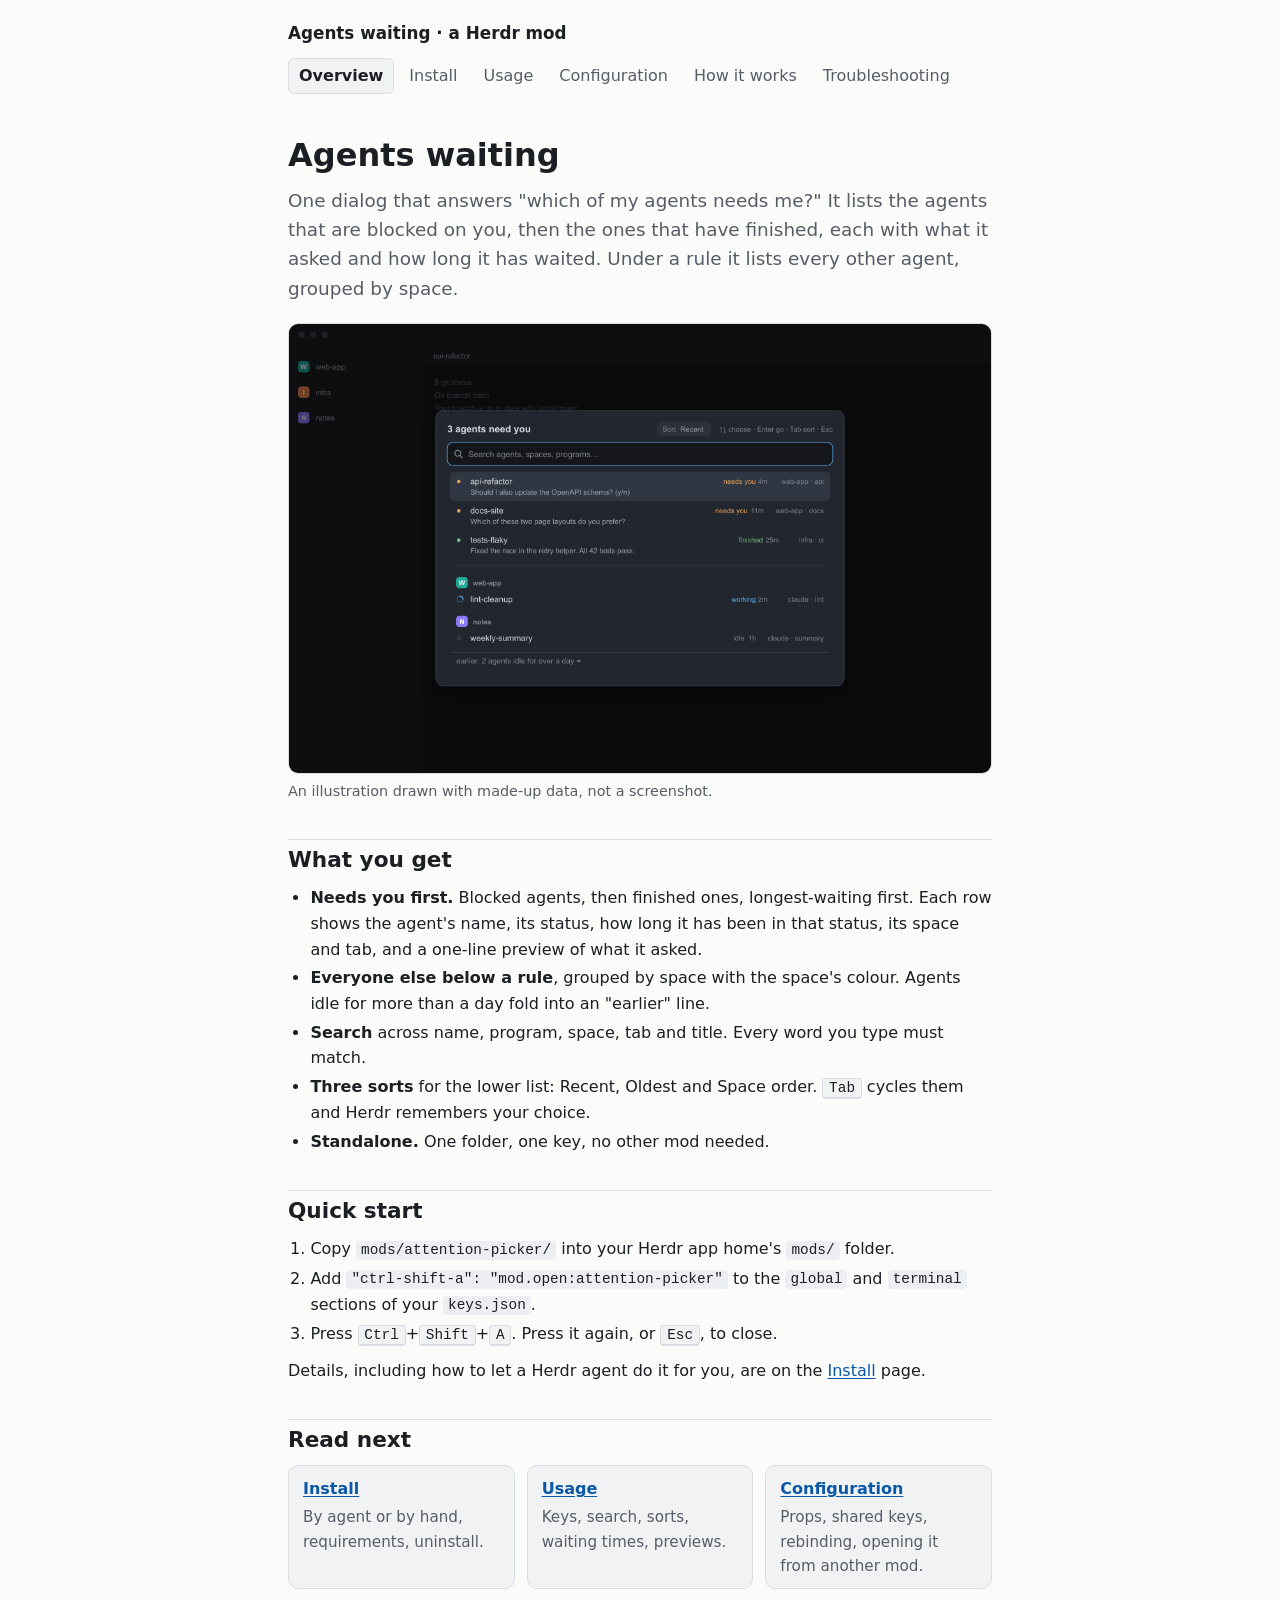
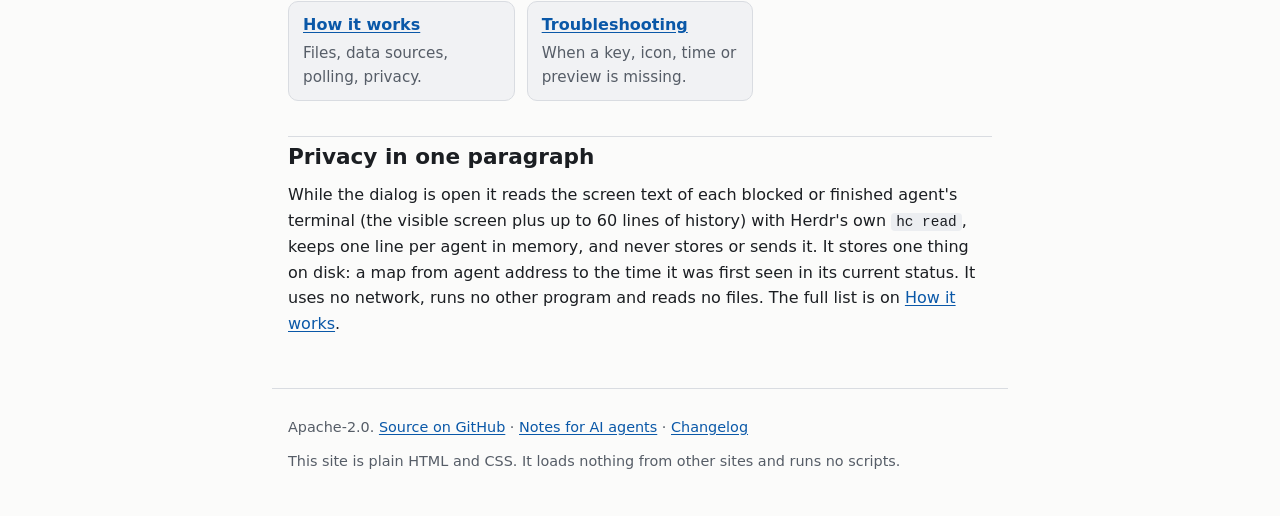
==== docs/index.html @ fcd694ac "Merge pull request #1 from miguelalexanderdiaz/feat/round-1-standalone-picker Round 1: standalone Ag" ====
<!doctype html>
<html lang="en">
<head>
<meta charset="utf-8">
<meta name="viewport" content="width=device-width, initial-scale=1">
<meta name="color-scheme" content="light dark">
<title>Overview - Agents waiting for Herdr</title>
<meta name="description" content="A Herdr mod that lists the agents that need you or have finished, with what they asked, and every other agent grouped by space.">
<link rel="stylesheet" href="style.css">
</head>
<body>
<a class="skip" href="#main">Skip to content</a>
<header class="site">
<a class="brand" href="index.html">Agents waiting <span aria-hidden="true">&middot;</span> a Herdr mod</a>
<nav class="site" aria-label="Documentation"><ul><li><a href="index.html" aria-current="page">Overview</a></li><li><a href="install.html">Install</a></li><li><a href="usage.html">Usage</a></li><li><a href="configuration.html">Configuration</a></li><li><a href="how-it-works.html">How it works</a></li><li><a href="troubleshooting.html">Troubleshooting</a></li></ul></nav>
</header>
<main id="main">

<h1>Agents waiting</h1>
<p class="lead">One dialog that answers "which of my agents needs me?" It lists the agents that are blocked on you, then the ones that have finished, each with what it asked and how long it has waited. Under a rule it lists every other agent, grouped by space.</p>

<figure>
<img src="assets/preview.png" alt="Illustration of the Agents waiting dialog: a title, a search box, two agents that need you with their question and wait time, a rule, then agents grouped under space names." width="1100" height="705">
<figcaption>An illustration drawn with made-up data, not a screenshot.</figcaption>
</figure>

<h2>What you get</h2>
<ul>
<li><strong>Needs you first.</strong> Blocked agents, then finished ones, longest-waiting first. Each row shows the agent's name, its status, how long it has been in that status, its space and tab, and a one-line preview of what it asked.</li>
<li><strong>Everyone else below a rule</strong>, grouped by space with the space's colour. Agents idle for more than a day fold into an "earlier" line.</li>
<li><strong>Search</strong> across name, program, space, tab and title. Every word you type must match.</li>
<li><strong>Three sorts</strong> for the lower list: Recent, Oldest and Space order. <kbd>Tab</kbd> cycles them and Herdr remembers your choice.</li>
<li><strong>Standalone.</strong> One folder, one key, no other mod needed.</li>
</ul>

<h2>Quick start</h2>
<ol>
<li>Copy <code>mods/attention-picker/</code> into your Herdr app home's <code>mods/</code> folder.</li>
<li>Add <code>"ctrl-shift-a": "mod.open:attention-picker"</code> to the <code>global</code> and <code>terminal</code> sections of your <code>keys.json</code>.</li>
<li>Press <kbd>Ctrl</kbd>+<kbd>Shift</kbd>+<kbd>A</kbd>. Press it again, or <kbd>Esc</kbd>, to close.</li>
</ol>
<p>Details, including how to let a Herdr agent do it for you, are on the <a href="install.html">Install</a> page.</p>

<h2>Read next</h2>
<ul class="cards">
<li><a href="install.html">Install</a><p>By agent or by hand, requirements, uninstall.</p></li>
<li><a href="usage.html">Usage</a><p>Keys, search, sorts, waiting times, previews.</p></li>
<li><a href="configuration.html">Configuration</a><p>Props, shared keys, rebinding, opening it from another mod.</p></li>
<li><a href="how-it-works.html">How it works</a><p>Files, data sources, polling, privacy.</p></li>
<li><a href="troubleshooting.html">Troubleshooting</a><p>When a key, icon, time or preview is missing.</p></li>
</ul>

<h2>Privacy in one paragraph</h2>
<p>While the dialog is open it reads the screen text of each blocked or finished agent's terminal (the visible screen plus up to 60 lines of history) with Herdr's own <code>hc read</code>, keeps one line per agent in memory, and never stores or sends it. It stores one thing on disk: a map from agent address to the time it was first seen in its current status. It uses no network, runs no other program and reads no files. The full list is on <a href="how-it-works.html#privacy">How it works</a>.</p>

</main>
<footer class="site">
<p>Apache-2.0. <a href="https://github.com/miguelalexanderdiaz/herdr-agents-waiting">Source on GitHub</a> &middot; <a href="https://github.com/miguelalexanderdiaz/herdr-agents-waiting/blob/main/AGENTS.md">Notes for AI agents</a> &middot; <a href="https://github.com/miguelalexanderdiaz/herdr-agents-waiting/blob/main/CHANGELOG.md">Changelog</a></p>
<p>This site is plain HTML and CSS. It loads nothing from other sites and runs no scripts.</p>
</footer>
</body>
</html>
---- docs/style.css ----
/* Agents waiting: documentation site. Plain CSS, no fonts or scripts loaded from elsewhere. */
:root {
  --bg: #fbfbfa;
  --fg: #1b1e22;
  --muted: #565d67;
  --line: #d9dce1;
  --panel: #f1f2f4;
  --link: #0a58a8;
  --accent: #0b6e66;
  --code-bg: #eceef1;
  --note-bg: #eef5f4;
  --warn-bg: #fdf4e3;
  --warn-line: #b9770e;
  color-scheme: light dark;
}
@media (prefers-color-scheme: dark) {
  :root {
    --bg: #14161a;
    --fg: #e6e8eb;
    --muted: #a3aab4;
    --line: #2f343b;
    --panel: #1c1f24;
    --link: #82b8f2;
    --accent: #52c7b8;
    --code-bg: #22262c;
    --note-bg: #17262a;
    --warn-bg: #2a2314;
    --warn-line: #d9a441;
  }
}
* { box-sizing: border-box; }
html { -webkit-text-size-adjust: 100%; }
body {
  margin: 0;
  background: var(--bg);
  color: var(--fg);
  font: 16px/1.6 system-ui, -apple-system, "Segoe UI", Roboto, "Helvetica Neue", Arial, sans-serif;
}
.skip {
  position: absolute; left: 16px; top: -48px; z-index: 10;
  background: var(--fg); color: var(--bg); padding: 8px 12px; border-radius: 6px;
}
.skip:focus { top: 8px; }
header.site, main, footer.site { max-width: 46rem; margin: 0 auto; padding-left: 16px; padding-right: 16px; }
header.site { padding-top: 20px; padding-bottom: 8px; }
.brand { font-weight: 650; font-size: 1.05rem; color: var(--fg); text-decoration: none; }
nav.site ul { list-style: none; margin: 8px 0 0; padding: 0; display: flex; flex-wrap: wrap; gap: 4px 4px; }
nav.site a {
  display: inline-block; padding: 4px 10px; border-radius: 6px; color: var(--muted); text-decoration: none;
  border: 1px solid transparent;
}
nav.site a:hover { color: var(--fg); border-color: var(--line); }
nav.site a[aria-current="page"] { color: var(--fg); border-color: var(--line); background: var(--panel); font-weight: 600; }
main { padding-top: 12px; padding-bottom: 40px; }
h1 { font-size: 2rem; line-height: 1.2; margin: 1.2rem 0 0.6rem; }
h2 { font-size: 1.35rem; line-height: 1.3; margin: 2.2rem 0 0.5rem; padding-top: 0.4rem; border-top: 1px solid var(--line); }
h3 { font-size: 1.05rem; margin: 1.5rem 0 0.3rem; }
p, ul, ol, table, pre, figure, .note { margin: 0.7rem 0; }
ul, ol { padding-left: 1.4rem; }
li { margin: 0.2rem 0; }
a { color: var(--link); text-underline-offset: 2px; }
a:focus-visible, button:focus-visible, nav.site a:focus-visible {
  outline: 3px solid var(--accent); outline-offset: 2px; border-radius: 4px;
}
code, kbd, pre { font-family: ui-monospace, SFMono-Regular, Menlo, Consolas, "Liberation Mono", monospace; font-size: 0.9em; }
code { background: var(--code-bg); padding: 0.1em 0.35em; border-radius: 4px; overflow-wrap: anywhere; }
kbd { background: var(--panel); border: 1px solid var(--line); border-bottom-width: 2px; padding: 0.05em 0.4em; border-radius: 4px; white-space: nowrap; }
pre { background: var(--code-bg); padding: 12px 14px; border-radius: 8px; overflow-x: auto; line-height: 1.45; }
pre code { background: none; padding: 0; overflow-wrap: normal; }
.lead { font-size: 1.15rem; color: var(--muted); }
figure { margin: 1.2rem 0; }
figure img { max-width: 100%; height: auto; border: 1px solid var(--line); border-radius: 10px; display: block; }
figcaption { color: var(--muted); font-size: 0.9rem; margin-top: 6px; }
.table-wrap { overflow-x: auto; }
table { border-collapse: collapse; width: 100%; font-size: 0.95rem; }
th, td { text-align: left; vertical-align: top; padding: 7px 10px; border-bottom: 1px solid var(--line); }
th { color: var(--muted); font-weight: 600; white-space: nowrap; }
.note { background: var(--note-bg); border-left: 4px solid var(--accent); padding: 8px 14px; border-radius: 0 8px 8px 0; }
.note.warn { background: var(--warn-bg); border-left-color: var(--warn-line); }
.note > :first-child { margin-top: 0; }
.note > :last-child { margin-bottom: 0; }
.cards { display: grid; gap: 12px; grid-template-columns: repeat(auto-fit, minmax(14rem, 1fr)); list-style: none; padding: 0; }
.cards li { background: var(--panel); border: 1px solid var(--line); border-radius: 10px; padding: 10px 14px; margin: 0; }
.cards a { font-weight: 600; }
.cards p { margin: 0.2rem 0 0; color: var(--muted); font-size: 0.95rem; }
footer.site { padding-top: 16px; padding-bottom: 32px; border-top: 1px solid var(--line); color: var(--muted); font-size: 0.9rem; }
@media (max-width: 480px) {
  h1 { font-size: 1.6rem; }
  body { font-size: 15.5px; }
}
@media (prefers-reduced-motion: reduce) { * { scroll-behavior: auto !important; } }
td:first-child code, th code { white-space: nowrap; overflow-wrap: normal; }
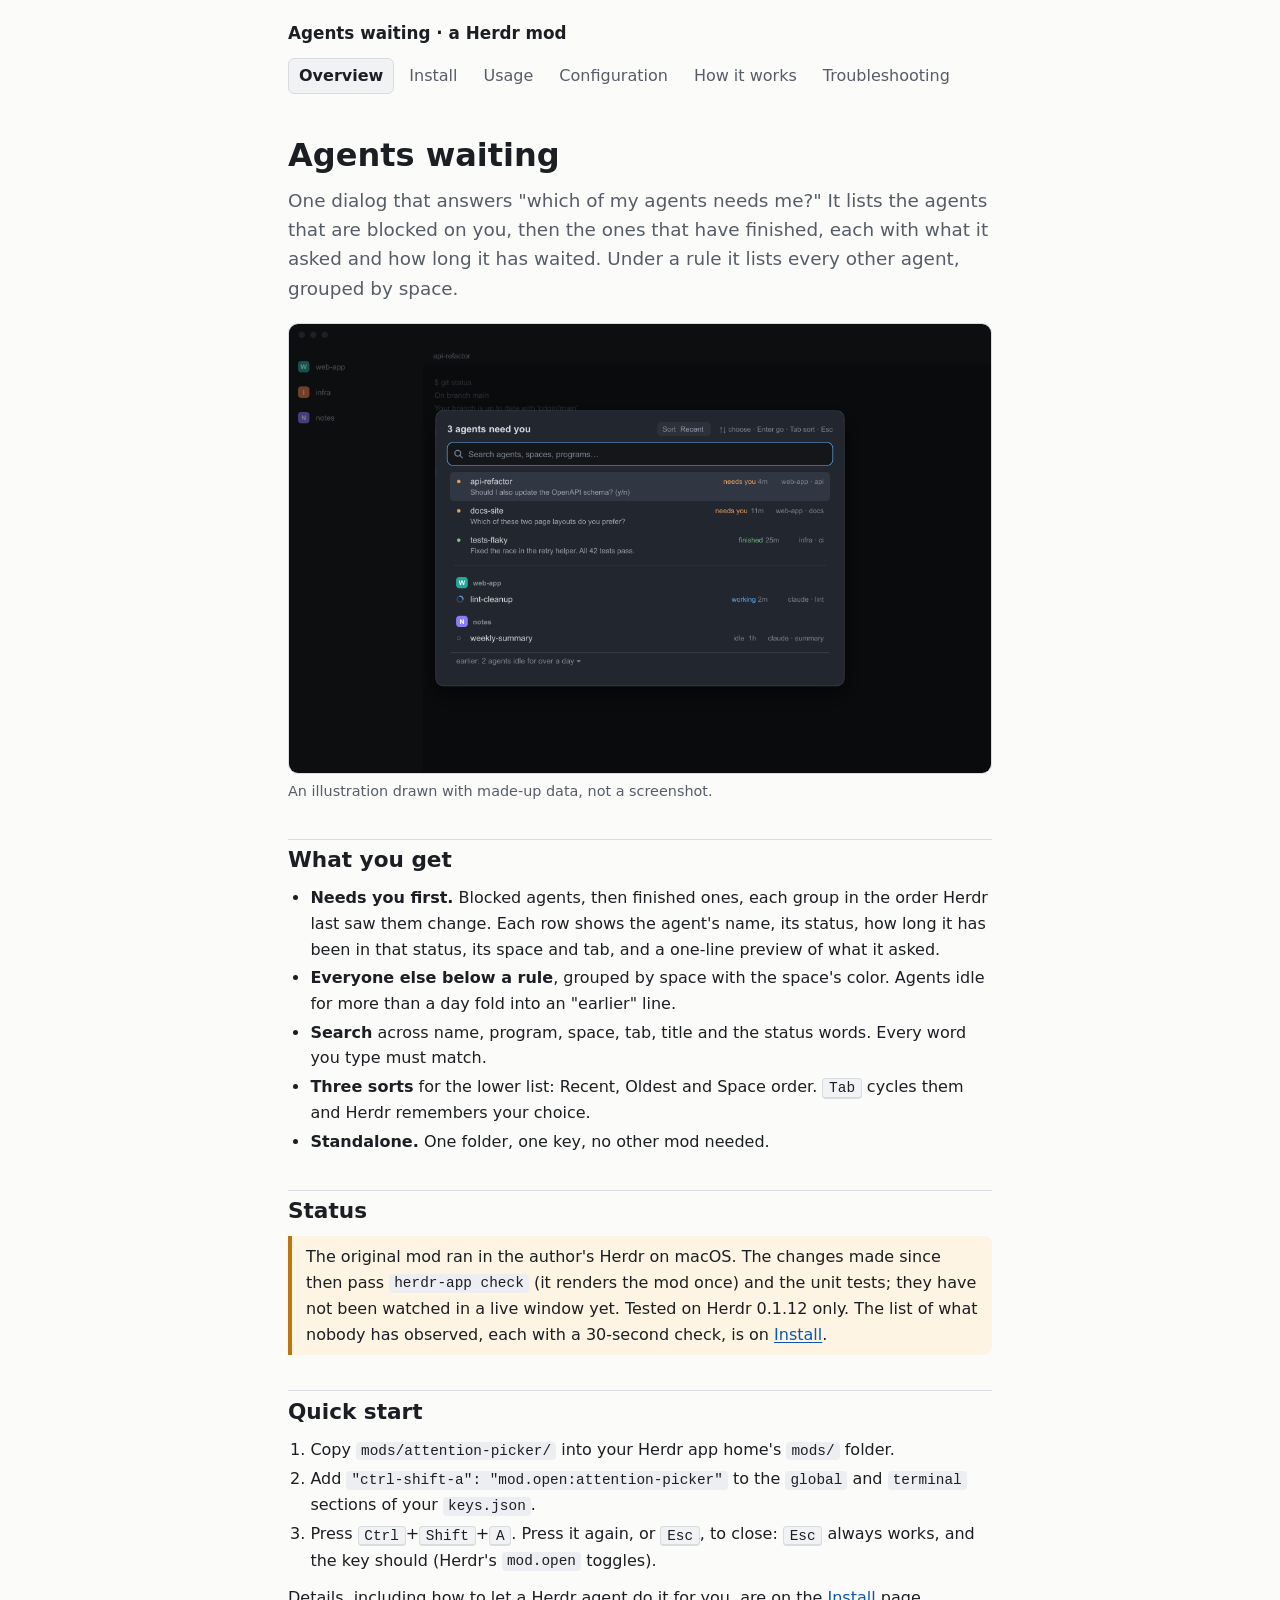
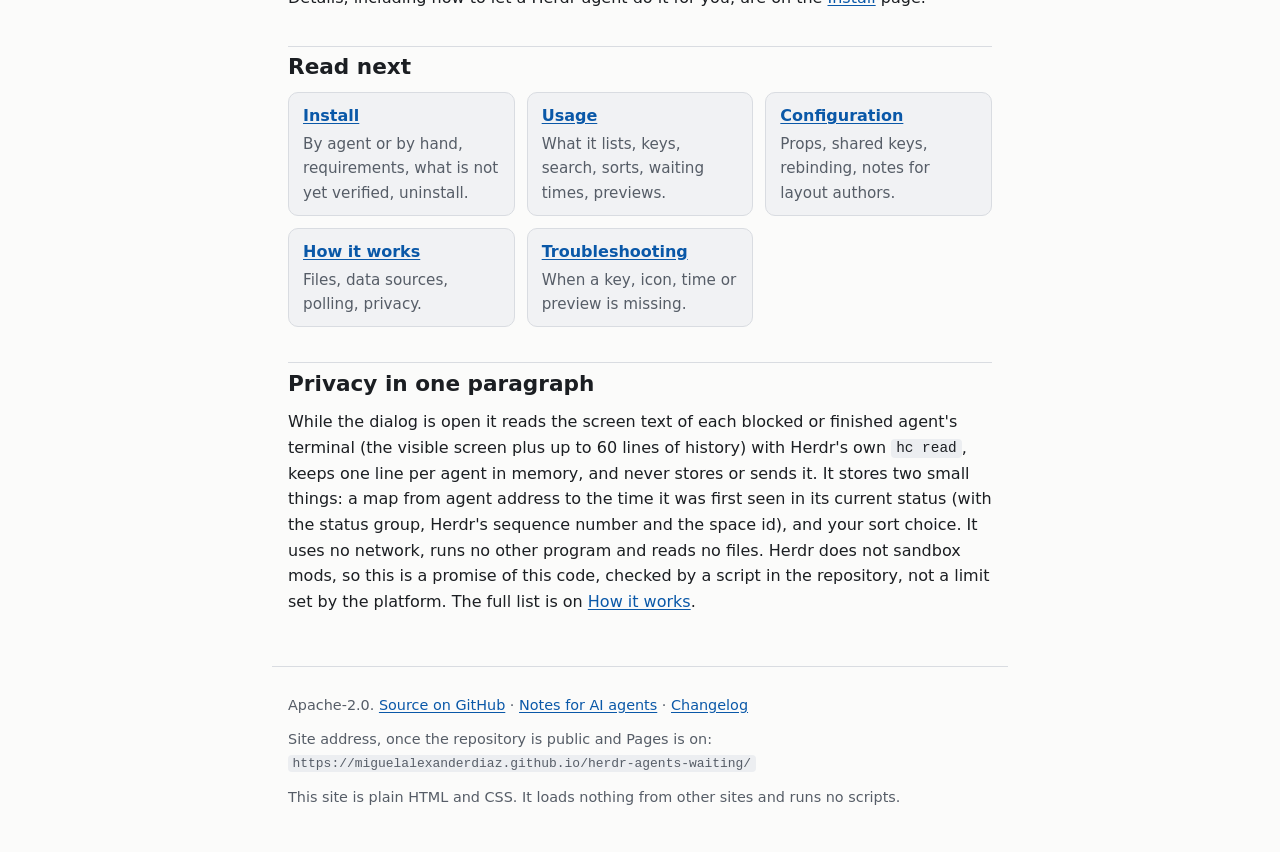
==== commit 4123e3d8: "Merge pull request #2 from miguelalexanderdiaz/feat/round-2-verify-harden Round 2: verify and harden" ====
--- a/docs/index.html
+++ b/docs/index.html
@@ -6,6 +6,7 @@
 <meta name="color-scheme" content="light dark">
 <title>Overview - Agents waiting for Herdr</title>
 <meta name="description" content="A Herdr mod that lists the agents that need you or have finished, with what they asked, and every other agent grouped by space.">
+<link rel="icon" href="data:,">
 <link rel="stylesheet" href="style.css">
 </head>
 <body>
@@ -24,38 +25,42 @@
 <figcaption>An illustration drawn with made-up data, not a screenshot.</figcaption>
 </figure>
 
-<h2>What you get</h2>
+<h2 id="what">What you get</h2>
 <ul>
-<li><strong>Needs you first.</strong> Blocked agents, then finished ones, longest-waiting first. Each row shows the agent's name, its status, how long it has been in that status, its space and tab, and a one-line preview of what it asked.</li>
-<li><strong>Everyone else below a rule</strong>, grouped by space with the space's colour. Agents idle for more than a day fold into an "earlier" line.</li>
-<li><strong>Search</strong> across name, program, space, tab and title. Every word you type must match.</li>
+<li><strong>Needs you first.</strong> Blocked agents, then finished ones, each group in the order Herdr last saw them change. Each row shows the agent's name, its status, how long it has been in that status, its space and tab, and a one-line preview of what it asked.</li>
+<li><strong>Everyone else below a rule</strong>, grouped by space with the space's color. Agents idle for more than a day fold into an "earlier" line.</li>
+<li><strong>Search</strong> across name, program, space, tab, title and the status words. Every word you type must match.</li>
 <li><strong>Three sorts</strong> for the lower list: Recent, Oldest and Space order. <kbd>Tab</kbd> cycles them and Herdr remembers your choice.</li>
 <li><strong>Standalone.</strong> One folder, one key, no other mod needed.</li>
 </ul>
 
-<h2>Quick start</h2>
+<h2 id="status">Status</h2>
+<div class="note warn"><p>The original mod ran in the author's Herdr on macOS. The changes made since then pass <code>herdr-app check</code> (it renders the mod once) and the unit tests; they have not been watched in a live window yet. Tested on Herdr 0.1.12 only. The list of what nobody has observed, each with a 30-second check, is on <a href="install.html#verification">Install</a>.</p></div>
+
+<h2 id="quick-start">Quick start</h2>
 <ol>
 <li>Copy <code>mods/attention-picker/</code> into your Herdr app home's <code>mods/</code> folder.</li>
 <li>Add <code>"ctrl-shift-a": "mod.open:attention-picker"</code> to the <code>global</code> and <code>terminal</code> sections of your <code>keys.json</code>.</li>
-<li>Press <kbd>Ctrl</kbd>+<kbd>Shift</kbd>+<kbd>A</kbd>. Press it again, or <kbd>Esc</kbd>, to close.</li>
+<li>Press <kbd>Ctrl</kbd>+<kbd>Shift</kbd>+<kbd>A</kbd>. Press it again, or <kbd>Esc</kbd>, to close: <kbd>Esc</kbd> always works, and the key should (Herdr's <code>mod.open</code> toggles).</li>
 </ol>
 <p>Details, including how to let a Herdr agent do it for you, are on the <a href="install.html">Install</a> page.</p>
 
-<h2>Read next</h2>
+<h2 id="read-next">Read next</h2>
 <ul class="cards">
-<li><a href="install.html">Install</a><p>By agent or by hand, requirements, uninstall.</p></li>
-<li><a href="usage.html">Usage</a><p>Keys, search, sorts, waiting times, previews.</p></li>
-<li><a href="configuration.html">Configuration</a><p>Props, shared keys, rebinding, opening it from another mod.</p></li>
+<li><a href="install.html">Install</a><p>By agent or by hand, requirements, what is not yet verified, uninstall.</p></li>
+<li><a href="usage.html">Usage</a><p>What it lists, keys, search, sorts, waiting times, previews.</p></li>
+<li><a href="configuration.html">Configuration</a><p>Props, shared keys, rebinding, notes for layout authors.</p></li>
 <li><a href="how-it-works.html">How it works</a><p>Files, data sources, polling, privacy.</p></li>
 <li><a href="troubleshooting.html">Troubleshooting</a><p>When a key, icon, time or preview is missing.</p></li>
 </ul>
 
-<h2>Privacy in one paragraph</h2>
-<p>While the dialog is open it reads the screen text of each blocked or finished agent's terminal (the visible screen plus up to 60 lines of history) with Herdr's own <code>hc read</code>, keeps one line per agent in memory, and never stores or sends it. It stores one thing on disk: a map from agent address to the time it was first seen in its current status. It uses no network, runs no other program and reads no files. The full list is on <a href="how-it-works.html#privacy">How it works</a>.</p>
+<h2 id="privacy">Privacy in one paragraph</h2>
+<p>While the dialog is open it reads the screen text of each blocked or finished agent's terminal (the visible screen plus up to 60 lines of history) with Herdr's own <code>hc read</code>, keeps one line per agent in memory, and never stores or sends it. It stores two small things: a map from agent address to the time it was first seen in its current status (with the status group, Herdr's sequence number and the space id), and your sort choice. It uses no network, runs no other program and reads no files. Herdr does not sandbox mods, so this is a promise of this code, checked by a script in the repository, not a limit set by the platform. The full list is on <a href="how-it-works.html#privacy">How it works</a>.</p>
 
 </main>
 <footer class="site">
 <p>Apache-2.0. <a href="https://github.com/miguelalexanderdiaz/herdr-agents-waiting">Source on GitHub</a> &middot; <a href="https://github.com/miguelalexanderdiaz/herdr-agents-waiting/blob/main/AGENTS.md">Notes for AI agents</a> &middot; <a href="https://github.com/miguelalexanderdiaz/herdr-agents-waiting/blob/main/CHANGELOG.md">Changelog</a></p>
+<p>Site address, once the repository is public and Pages is on: <code>https://miguelalexanderdiaz.github.io/herdr-agents-waiting/</code></p>
 <p>This site is plain HTML and CSS. It loads nothing from other sites and runs no scripts.</p>
 </footer>
 </body>
--- a/docs/style.css
+++ b/docs/style.css
@@ -59,7 +59,7 @@
 ul, ol { padding-left: 1.4rem; }
 li { margin: 0.2rem 0; }
 a { color: var(--link); text-underline-offset: 2px; }
-a:focus-visible, button:focus-visible, nav.site a:focus-visible {
+a:focus-visible, button:focus-visible, nav.site a:focus-visible, .table-wrap:focus-visible, pre:focus-visible {
   outline: 3px solid var(--accent); outline-offset: 2px; border-radius: 4px;
 }
 code, kbd, pre { font-family: ui-monospace, SFMono-Regular, Menlo, Consolas, "Liberation Mono", monospace; font-size: 0.9em; }
@@ -84,9 +84,15 @@
 .cards a { font-weight: 600; }
 .cards p { margin: 0.2rem 0 0; color: var(--muted); font-size: 0.95rem; }
 footer.site { padding-top: 16px; padding-bottom: 32px; border-top: 1px solid var(--line); color: var(--muted); font-size: 0.9rem; }
+td:first-child code, th code { white-space: nowrap; overflow-wrap: normal; }
 @media (max-width: 480px) {
   h1 { font-size: 1.6rem; }
   body { font-size: 15.5px; }
+  /* The first column may wrap on a phone so the tables do not need a sideways scroll. */
+  th { white-space: normal; }
+  td:first-child code, th code { white-space: normal; overflow-wrap: anywhere; }
 }
 @media (prefers-reduced-motion: reduce) { * { scroll-behavior: auto !important; } }
-td:first-child code, th code { white-space: nowrap; overflow-wrap: normal; }
+@media (forced-colors: active) {
+  kbd, .note, .cards li, nav.site a[aria-current="page"] { border: 1px solid CanvasText; }
+}
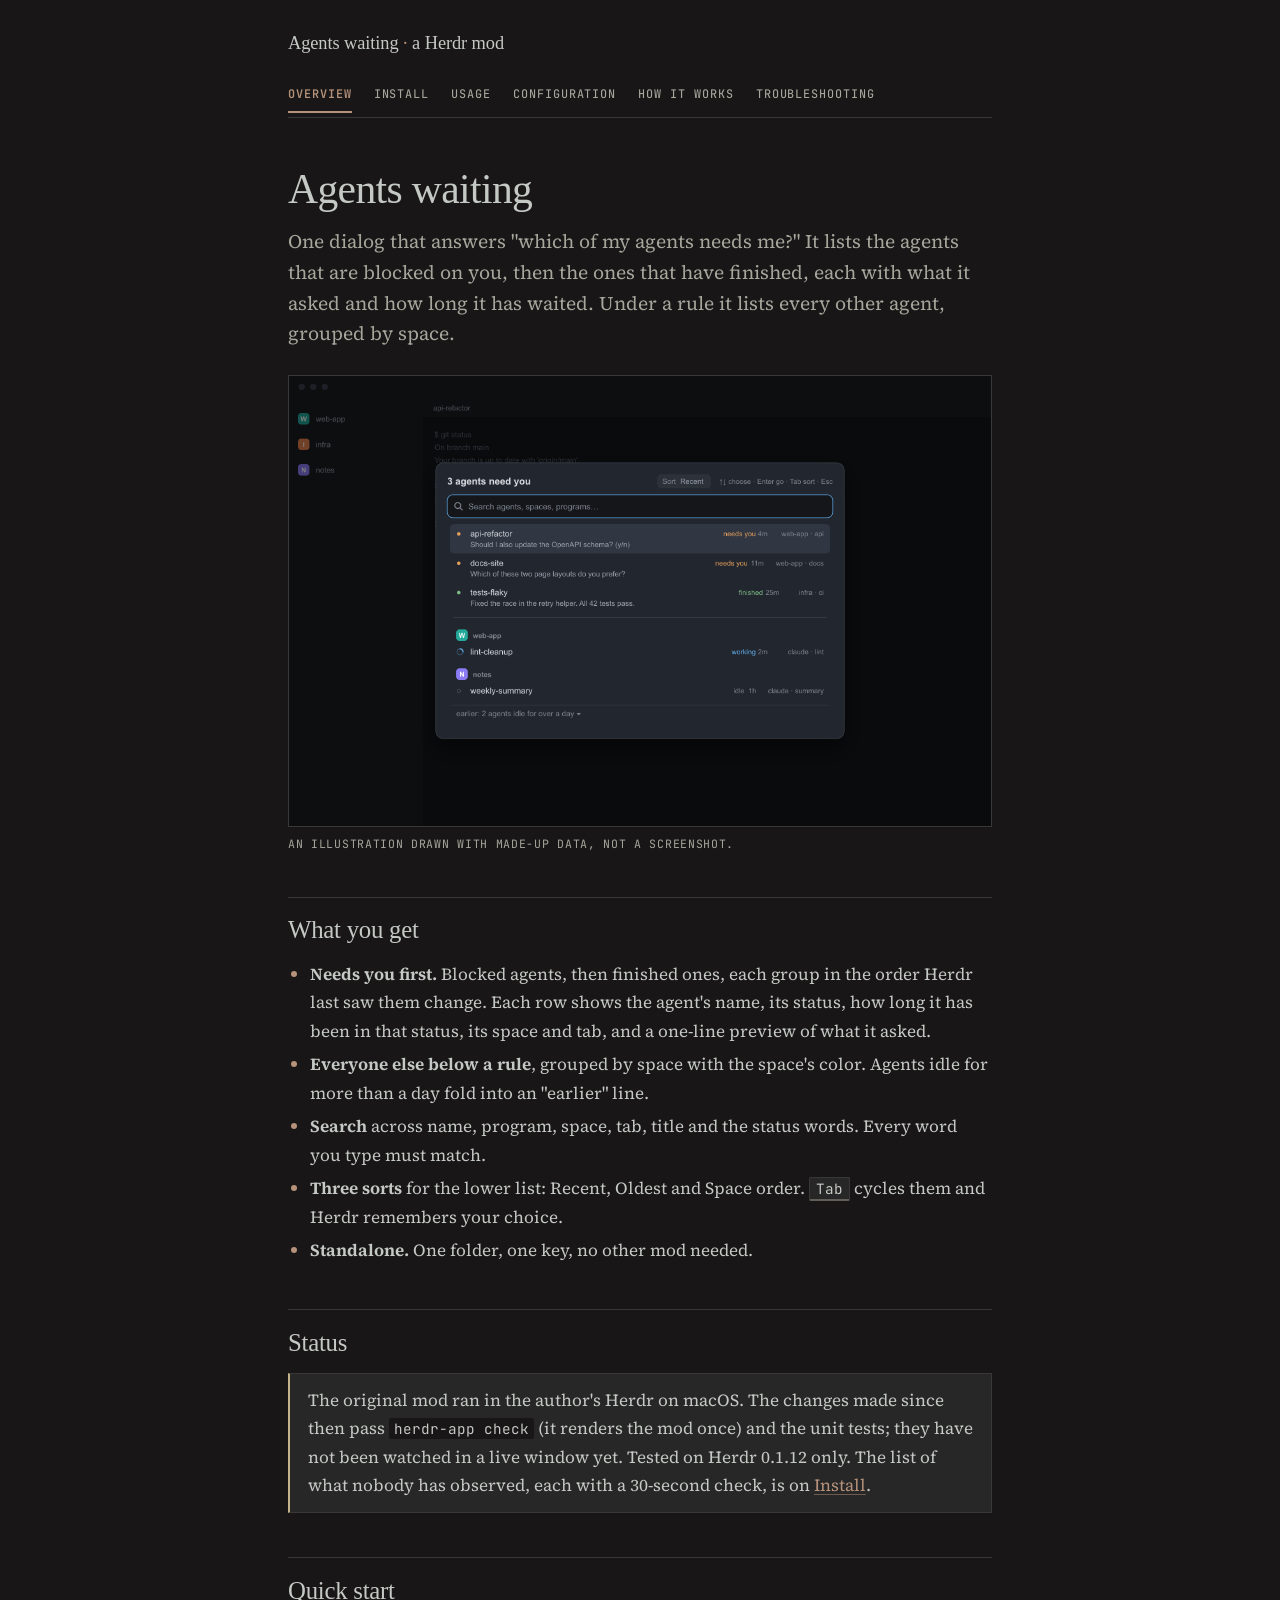
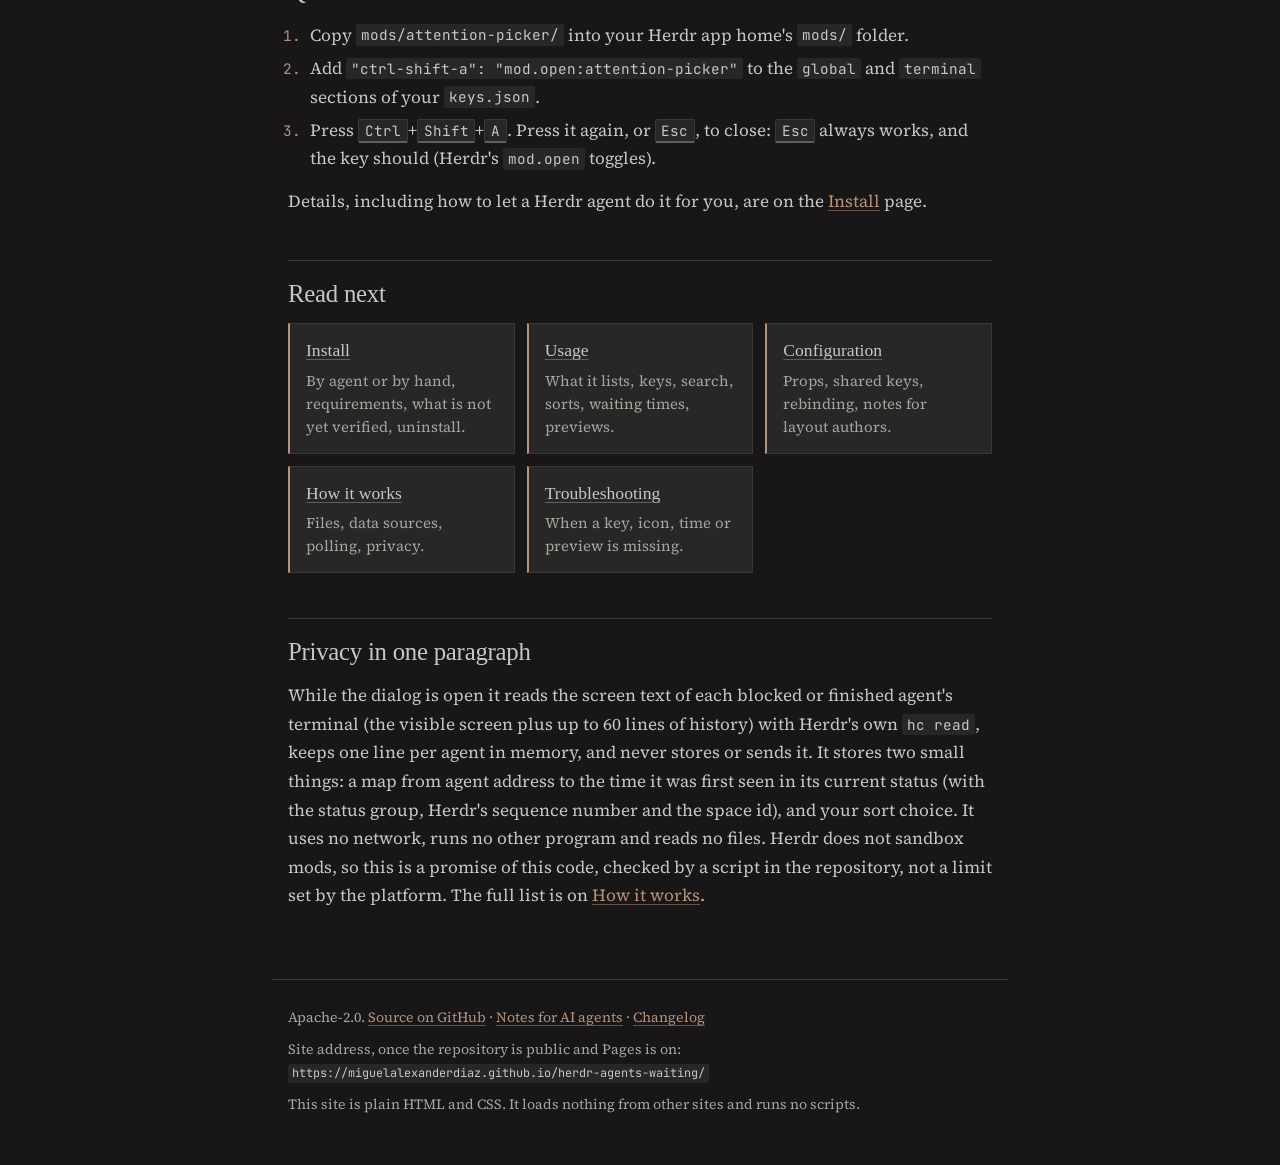
==== commit 746ff8a4: "docs: restyle the documentation site with the Dragon design system Dark-only Kanagawa Dragon palette" ====
--- a/docs/index.html
+++ b/docs/index.html
@@ -3,7 +3,7 @@
 <head>
 <meta charset="utf-8">
 <meta name="viewport" content="width=device-width, initial-scale=1">
-<meta name="color-scheme" content="light dark">
+<meta name="color-scheme" content="dark">
 <title>Overview - Agents waiting for Herdr</title>
 <meta name="description" content="A Herdr mod that lists the agents that need you or have finished, with what they asked, and every other agent grouped by space.">
 <link rel="icon" href="data:,">
--- a/docs/style.css
+++ b/docs/style.css
@@ -1,98 +1,198 @@
-/* Agents waiting: documentation site. Plain CSS, no fonts or scripts loaded from elsewhere. */
+/* Agents waiting: documentation site. Plain CSS, no fonts or scripts loaded from elsewhere.
+   Dark only (Kanagawa Dragon palette). The fonts are self-hosted in assets/fonts/ under the
+   SIL Open Font License 1.1; see the license files there and NOTICE. */
+
+@font-face {
+  font-family: "Fraunces";
+  src: url("assets/fonts/fraunces-latin-wght-normal.woff2") format("woff2");
+  font-weight: 100 900; font-style: normal; font-display: swap;
+}
+@font-face {
+  font-family: "Source Serif 4";
+  src: url("assets/fonts/source-serif-4-latin-wght-normal.woff2") format("woff2");
+  font-weight: 200 900; font-style: normal; font-display: swap;
+}
+@font-face {
+  font-family: "Source Serif 4";
+  src: url("assets/fonts/source-serif-4-latin-wght-italic.woff2") format("woff2");
+  font-weight: 200 900; font-style: italic; font-display: swap;
+}
+@font-face {
+  font-family: "JetBrains Mono";
+  src: url("assets/fonts/jetbrains-mono-latin-wght-normal.woff2") format("woff2");
+  font-weight: 100 800; font-style: normal; font-display: swap;
+}
+
 :root {
-  --bg: #fbfbfa;
-  --fg: #1b1e22;
-  --muted: #565d67;
-  --line: #d9dce1;
-  --panel: #f1f2f4;
-  --link: #0a58a8;
-  --accent: #0b6e66;
-  --code-bg: #eceef1;
-  --note-bg: #eef5f4;
-  --warn-bg: #fdf4e3;
-  --warn-line: #b9770e;
-  color-scheme: light dark;
+  /* surfaces */
+  --page: #181616;
+  --sunk: #12120f;
+  --raised: #282727;
+  --rule: #393836;
+  --rule-strong: #625e5a;
+  /* ink */
+  --fg: #c5c9c5;
+  --fg-strong: #c5c9c5;
+  --muted: #a6a69c;
+  /* accents */
+  --orange: #b6927b;
+  --red: #c4746e;
+  --yellow: #c4b28a;
+  --green: #87a987;
+  --aqua: #8ea4a2;
+  --blue: #8ba4b0;
+  --violet: #8992a7;
+  --pink: #a292a3;
+  /* type */
+  --display: "Fraunces", "Iowan Old Style", "Palatino Linotype", Georgia, serif;
+  --serif: "Source Serif 4", "Iowan Old Style", "Palatino Linotype", Georgia, serif;
+  --mono: "JetBrains Mono", ui-monospace, SFMono-Regular, Menlo, Consolas, "Liberation Mono", monospace;
+  /* motion */
+  --ease: cubic-bezier(0.22, 1, 0.36, 1);
+  --slow: 420ms;
+  color-scheme: dark;
 }
-@media (prefers-color-scheme: dark) {
-  :root {
-    --bg: #14161a;
-    --fg: #e6e8eb;
-    --muted: #a3aab4;
-    --line: #2f343b;
-    --panel: #1c1f24;
-    --link: #82b8f2;
-    --accent: #52c7b8;
-    --code-bg: #22262c;
-    --note-bg: #17262a;
-    --warn-bg: #2a2314;
-    --warn-line: #d9a441;
-  }
-}
+
 * { box-sizing: border-box; }
-html { -webkit-text-size-adjust: 100%; }
+html { -webkit-text-size-adjust: 100%; background: var(--page); }
 body {
   margin: 0;
-  background: var(--bg);
+  background: var(--page);
   color: var(--fg);
-  font: 16px/1.6 system-ui, -apple-system, "Segoe UI", Roboto, "Helvetica Neue", Arial, sans-serif;
+  font: 17px/1.68 var(--serif);
+  font-optical-sizing: auto;
+  text-rendering: optimizeLegibility;
 }
+::selection { background: var(--orange); color: var(--page); }
+
 .skip {
-  position: absolute; left: 16px; top: -48px; z-index: 10;
-  background: var(--fg); color: var(--bg); padding: 8px 12px; border-radius: 6px;
+  position: absolute; left: 16px; top: -64px; z-index: 10;
+  background: var(--orange); color: var(--page); padding: 8px 14px; border-radius: 0;
+  font: 500 0.78rem/1.4 var(--mono); letter-spacing: 0.06em; text-transform: uppercase; text-decoration: none;
 }
 .skip:focus { top: 8px; }
+
 header.site, main, footer.site { max-width: 46rem; margin: 0 auto; padding-left: 16px; padding-right: 16px; }
-header.site { padding-top: 20px; padding-bottom: 8px; }
-.brand { font-weight: 650; font-size: 1.05rem; color: var(--fg); text-decoration: none; }
-nav.site ul { list-style: none; margin: 8px 0 0; padding: 0; display: flex; flex-wrap: wrap; gap: 4px 4px; }
+
+/* ---- navbar */
+header.site { padding-top: 28px; padding-bottom: 0; }
+.brand {
+  font-family: var(--display); font-weight: 500; font-size: 1.15rem; letter-spacing: -0.005em;
+  color: var(--fg-strong); text-decoration: none;
+}
+.brand span { color: var(--orange); }
+.brand:hover { color: var(--orange); }
+nav.site { margin-top: 14px; border-bottom: 1px solid var(--rule); }
+nav.site ul { list-style: none; margin: 0; padding: 0; display: flex; flex-wrap: wrap; gap: 0 22px; }
 nav.site a {
-  display: inline-block; padding: 4px 10px; border-radius: 6px; color: var(--muted); text-decoration: none;
-  border: 1px solid transparent;
+  display: inline-block; padding: 8px 0 9px; margin-bottom: -1px;
+  font: 450 0.74rem/1.4 var(--mono); letter-spacing: 0.08em; text-transform: uppercase;
+  color: var(--muted); text-decoration: none; border-bottom: 2px solid transparent;
+  transition: color var(--slow) var(--ease), border-color var(--slow) var(--ease);
 }
-nav.site a:hover { color: var(--fg); border-color: var(--line); }
-nav.site a[aria-current="page"] { color: var(--fg); border-color: var(--line); background: var(--panel); font-weight: 600; }
-main { padding-top: 12px; padding-bottom: 40px; }
-h1 { font-size: 2rem; line-height: 1.2; margin: 1.2rem 0 0.6rem; }
-h2 { font-size: 1.35rem; line-height: 1.3; margin: 2.2rem 0 0.5rem; padding-top: 0.4rem; border-top: 1px solid var(--line); }
-h3 { font-size: 1.05rem; margin: 1.5rem 0 0.3rem; }
-p, ul, ol, table, pre, figure, .note { margin: 0.7rem 0; }
+nav.site a:hover { color: var(--fg-strong); border-bottom-color: var(--rule-strong); }
+nav.site a[aria-current="page"] { color: var(--orange); border-bottom-color: var(--orange); font-weight: 600; }
+
+/* ---- type */
+main { padding-top: 16px; padding-bottom: 56px; }
+h1, h2, h3 { font-family: var(--display); color: var(--fg-strong); font-weight: 500; }
+h1 { font-size: 2.6rem; line-height: 1.12; letter-spacing: -0.015em; margin: 2rem 0 0.8rem; }
+h2 {
+  font-size: 1.55rem; line-height: 1.25; letter-spacing: -0.01em;
+  margin: 2.8rem 0 0.6rem; padding-top: 1.1rem; border-top: 1px solid var(--rule);
+}
+h3 { font-size: 1.2rem; line-height: 1.3; margin: 1.8rem 0 0.4rem; }
+p, ul, ol, table, pre, figure, .note { margin: 0.85rem 0; }
 ul, ol { padding-left: 1.4rem; }
-li { margin: 0.2rem 0; }
-a { color: var(--link); text-underline-offset: 2px; }
+li { margin: 0.3rem 0; }
+li::marker { color: var(--orange); }
+ol > li::marker { font-family: var(--mono); font-size: 0.85em; }
+strong { color: var(--fg-strong); font-weight: 650; }
+em { font-style: italic; }
+a {
+  color: var(--orange); text-decoration-line: underline; text-decoration-thickness: 1px;
+  text-decoration-color: rgba(182, 146, 123, 0.5); text-underline-offset: 3px;
+  transition: text-decoration-color var(--slow) var(--ease), color var(--slow) var(--ease);
+}
+a:hover { text-decoration-color: currentColor; }
 a:focus-visible, button:focus-visible, nav.site a:focus-visible, .table-wrap:focus-visible, pre:focus-visible {
-  outline: 3px solid var(--accent); outline-offset: 2px; border-radius: 4px;
+  outline: 2px solid var(--orange); outline-offset: 3px; border-radius: 0;
 }
-code, kbd, pre { font-family: ui-monospace, SFMono-Regular, Menlo, Consolas, "Liberation Mono", monospace; font-size: 0.9em; }
-code { background: var(--code-bg); padding: 0.1em 0.35em; border-radius: 4px; overflow-wrap: anywhere; }
-kbd { background: var(--panel); border: 1px solid var(--line); border-bottom-width: 2px; padding: 0.05em 0.4em; border-radius: 4px; white-space: nowrap; }
-pre { background: var(--code-bg); padding: 12px 14px; border-radius: 8px; overflow-x: auto; line-height: 1.45; }
-pre code { background: none; padding: 0; overflow-wrap: normal; }
-.lead { font-size: 1.15rem; color: var(--muted); }
-figure { margin: 1.2rem 0; }
-figure img { max-width: 100%; height: auto; border: 1px solid var(--line); border-radius: 10px; display: block; }
-figcaption { color: var(--muted); font-size: 0.9rem; margin-top: 6px; }
-.table-wrap { overflow-x: auto; }
-table { border-collapse: collapse; width: 100%; font-size: 0.95rem; }
-th, td { text-align: left; vertical-align: top; padding: 7px 10px; border-bottom: 1px solid var(--line); }
-th { color: var(--muted); font-weight: 600; white-space: nowrap; }
-.note { background: var(--note-bg); border-left: 4px solid var(--accent); padding: 8px 14px; border-radius: 0 8px 8px 0; }
-.note.warn { background: var(--warn-bg); border-left-color: var(--warn-line); }
+.lead { font-size: 1.2rem; line-height: 1.6; color: var(--muted); }
+
+/* ---- code */
+code, kbd, pre { font-family: var(--mono); font-size: 0.84em; font-variant-ligatures: none; }
+code {
+  background: var(--raised); color: var(--fg-strong); padding: 0.1em 0.35em; border-radius: 2px;
+  overflow-wrap: anywhere;
+}
+a code { color: inherit; }
+kbd {
+  background: var(--raised); color: var(--fg-strong); border: 1px solid var(--rule);
+  border-bottom-width: 2px; border-bottom-color: var(--rule-strong);
+  padding: 0.05em 0.4em; border-radius: 2px; white-space: nowrap;
+}
+pre {
+  background: var(--sunk); color: var(--fg); border: 1px solid var(--rule); border-left: 2px solid var(--orange);
+  padding: 14px 16px; border-radius: 0; overflow-x: auto; line-height: 1.6;
+}
+pre code { background: none; color: inherit; padding: 0; font-size: 1em; overflow-wrap: normal; }
+
+/* ---- figure */
+figure { margin: 1.6rem 0; }
+figure img { max-width: 100%; height: auto; border: 1px solid var(--rule); border-radius: 0; display: block; }
+figcaption {
+  color: var(--muted); margin-top: 8px;
+  font: 0.72rem/1.5 var(--mono); letter-spacing: 0.06em; text-transform: uppercase;
+}
+
+/* ---- tables */
+.table-wrap { overflow-x: auto; margin: 1rem 0; }
+table { border-collapse: collapse; width: 100%; font-size: 0.94rem; line-height: 1.55; }
+th, td { text-align: left; vertical-align: top; padding: 8px 12px 8px 0; border-bottom: 1px solid var(--rule); }
+th {
+  color: var(--muted); white-space: nowrap; border-bottom-color: var(--rule-strong);
+  font: 500 0.7rem/1.4 var(--mono); letter-spacing: 0.08em; text-transform: uppercase;
+}
+td:first-child code, th code { white-space: nowrap; overflow-wrap: normal; }
+
+/* ---- the signature card: raised fill, 1px rule, 2px orange left rule */
+.note {
+  background: var(--raised); border: 1px solid var(--rule); border-left: 2px solid var(--orange);
+  padding: 12px 18px; border-radius: 0;
+}
+.note.warn { border-left-color: var(--yellow); }
+.note code { background: var(--page); }
 .note > :first-child { margin-top: 0; }
 .note > :last-child { margin-bottom: 0; }
 .cards { display: grid; gap: 12px; grid-template-columns: repeat(auto-fit, minmax(14rem, 1fr)); list-style: none; padding: 0; }
-.cards li { background: var(--panel); border: 1px solid var(--line); border-radius: 10px; padding: 10px 14px; margin: 0; }
-.cards a { font-weight: 600; }
-.cards p { margin: 0.2rem 0 0; color: var(--muted); font-size: 0.95rem; }
-footer.site { padding-top: 16px; padding-bottom: 32px; border-top: 1px solid var(--line); color: var(--muted); font-size: 0.9rem; }
-td:first-child code, th code { white-space: nowrap; overflow-wrap: normal; }
+.cards li {
+  background: var(--raised); border: 1px solid var(--rule); border-left: 2px solid var(--orange);
+  border-radius: 0; padding: 12px 16px 14px; margin: 0;
+  transition: border-color var(--slow) var(--ease), transform var(--slow) var(--ease);
+}
+.cards li:hover { border-color: var(--rule-strong); border-left-color: var(--orange); transform: translateY(-2px); }
+.cards a { font-family: var(--display); font-weight: 500; font-size: 1.1rem; color: var(--fg-strong); text-decoration-color: var(--rule-strong); }
+.cards a:hover { color: var(--orange); text-decoration-color: currentColor; }
+.cards p { margin: 0.25rem 0 0; color: var(--muted); font-size: 0.93rem; line-height: 1.55; }
+
+/* ---- footer */
+footer.site { padding-top: 18px; padding-bottom: 40px; border-top: 1px solid var(--rule); color: var(--muted); font-size: 0.88rem; }
+footer.site p { margin: 0.5rem 0; }
+
 @media (max-width: 480px) {
-  h1 { font-size: 1.6rem; }
-  body { font-size: 15.5px; }
+  body { font-size: 16px; }
+  h1 { font-size: 2rem; }
+  h2 { font-size: 1.35rem; }
+  nav.site ul { gap: 0 16px; }
   /* The first column may wrap on a phone so the tables do not need a sideways scroll. */
   th { white-space: normal; }
   td:first-child code, th code { white-space: normal; overflow-wrap: anywhere; }
 }
-@media (prefers-reduced-motion: reduce) { * { scroll-behavior: auto !important; } }
+@media (prefers-reduced-motion: reduce) {
+  * { scroll-behavior: auto !important; transition: none !important; }
+  .cards li:hover { transform: none; }
+}
 @media (forced-colors: active) {
-  kbd, .note, .cards li, nav.site a[aria-current="page"] { border: 1px solid CanvasText; }
+  kbd, .note, .cards li, pre, nav.site a[aria-current="page"] { border: 1px solid CanvasText; }
 }
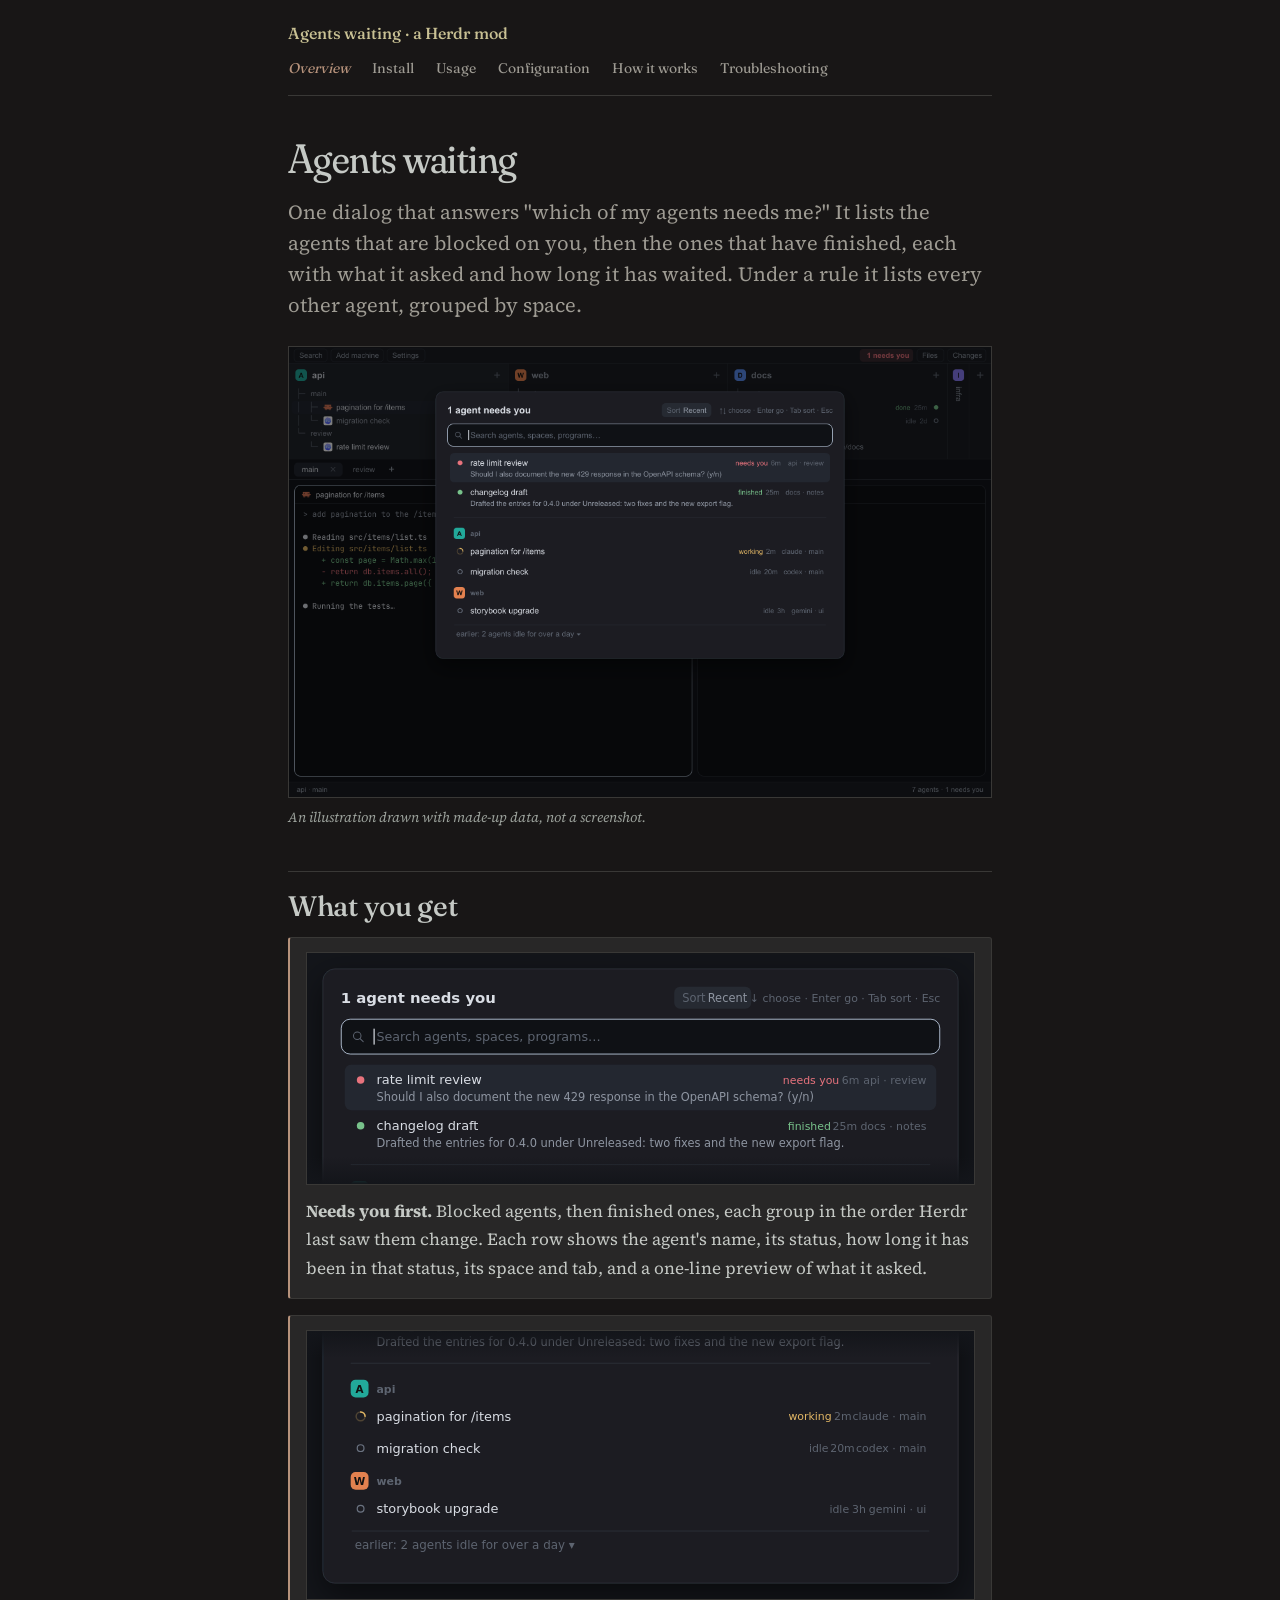
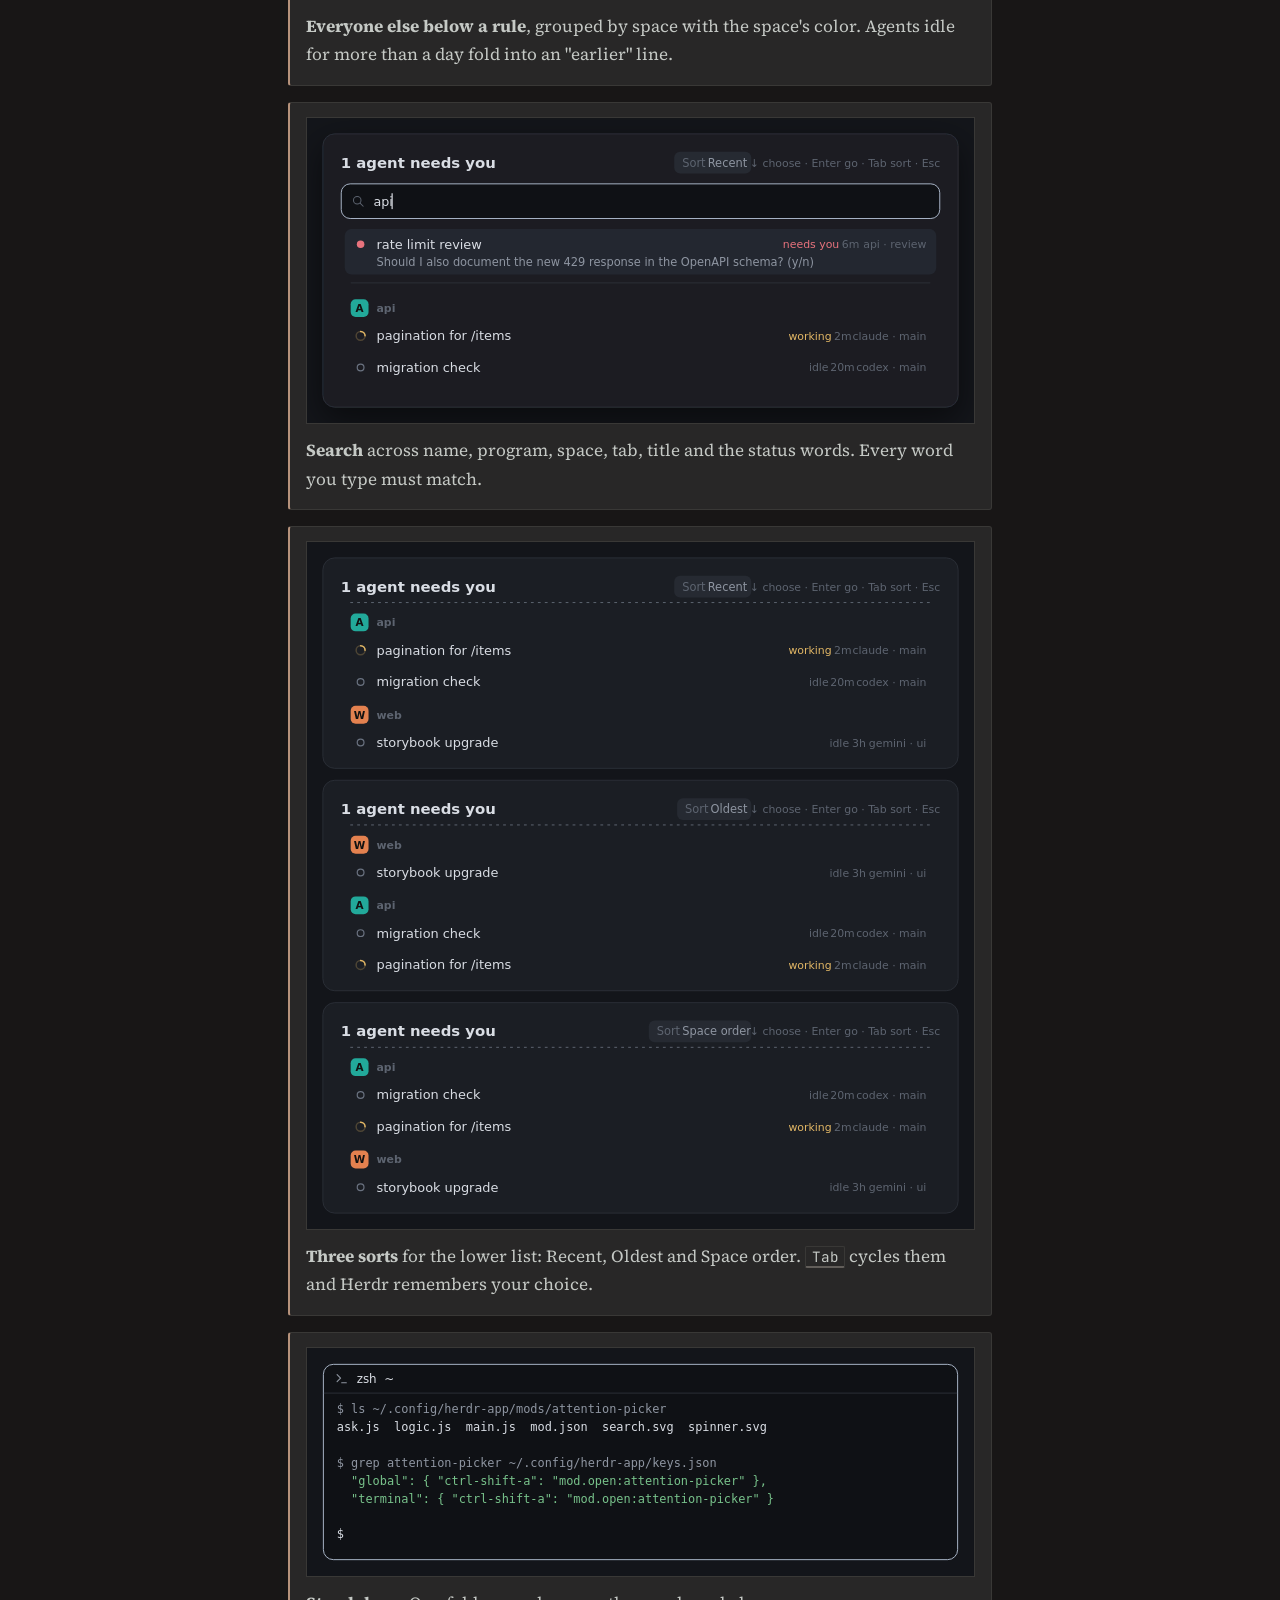
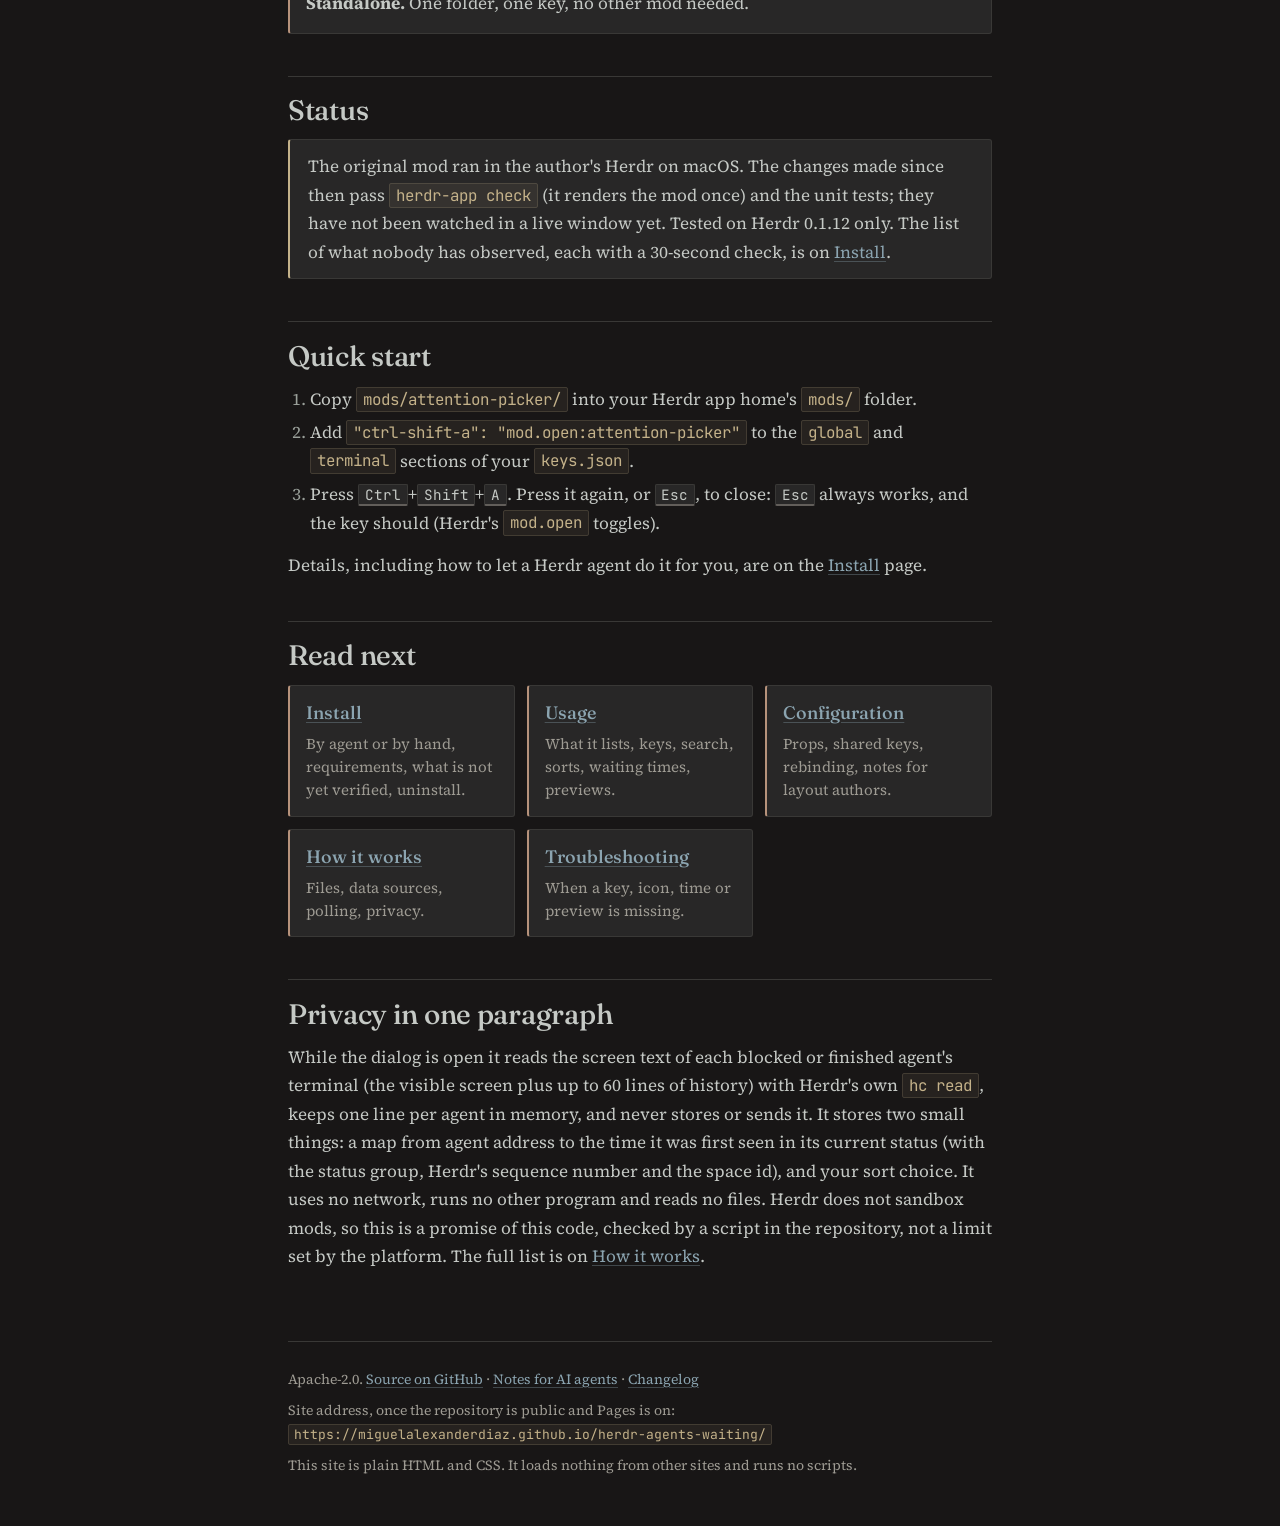
==== commit 6ac6b728: "docs: picture every feature with 1:1 drawings scripts/preview/make-pictures.mjs draws the overview i" ====
--- a/docs/index.html
+++ b/docs/index.html
@@ -21,17 +21,17 @@
 <p class="lead">One dialog that answers "which of my agents needs me?" It lists the agents that are blocked on you, then the ones that have finished, each with what it asked and how long it has waited. Under a rule it lists every other agent, grouped by space.</p>
 
 <figure>
-<img src="assets/preview.png" alt="Illustration of the Agents waiting dialog: a title, a search box, two agents that need you with their question and wait time, a rule, then agents grouped under space names." width="1100" height="705">
+<img src="assets/preview.png" alt="Illustration of the Agents waiting dialog open over a dimmed Herdr window, with made-up data: a title, the sort control and a search box, one agent that needs you and one that finished with their previews and wait times, a rule, then the other agents grouped under their spaces and the earlier fold." width="1100" height="705">
 <figcaption>An illustration drawn with made-up data, not a screenshot.</figcaption>
 </figure>
 
 <h2 id="what">What you get</h2>
-<ul>
-<li><strong>Needs you first.</strong> Blocked agents, then finished ones, each group in the order Herdr last saw them change. Each row shows the agent's name, its status, how long it has been in that status, its space and tab, and a one-line preview of what it asked.</li>
-<li><strong>Everyone else below a rule</strong>, grouped by space with the space's color. Agents idle for more than a day fold into an "earlier" line.</li>
-<li><strong>Search</strong> across name, program, space, tab, title and the status words. Every word you type must match.</li>
-<li><strong>Three sorts</strong> for the lower list: Recent, Oldest and Space order. <kbd>Tab</kbd> cycles them and Herdr remembers your choice.</li>
-<li><strong>Standalone.</strong> One folder, one key, no other mod needed.</li>
+<ul class="features">
+<li><a class="pic" href="assets/features/needs-you.svg"><img src="assets/features/needs-you.svg" alt="Drawing of the top of the dialog, with made-up agents: the title &quot;1 agent needs you&quot;, the sort control, the search box, then one agent that needs you and one that finished, each with its status word, wait time, space and tab, and a one-line preview of what it asked or said." width="672" height="232" loading="lazy"></a><p><strong>Needs you first.</strong> Blocked agents, then finished ones, each group in the order Herdr last saw them change. Each row shows the agent's name, its status, how long it has been in that status, its space and tab, and a one-line preview of what it asked.</p></li>
+<li><a class="pic" href="assets/features/everyone-else.svg"><img src="assets/features/everyone-else.svg" alt="Drawing of the lower part of the dialog, with made-up agents: under the rule, the agents of space api and space web under their colored letter tiles, each with its status, time, program and tab, then the line &quot;earlier: 2 agents idle for over a day&quot;." width="672" height="270" loading="lazy"></a><p><strong>Everyone else below a rule</strong>, grouped by space with the space's color. Agents idle for more than a day fold into an "earlier" line.</p></li>
+<li><a class="pic" href="assets/features/search.svg"><img src="assets/features/search.svg" alt="Drawing of the dialog with &quot;api&quot; typed in the search box, with made-up agents: only the agents that match remain, and the title still counts every agent." width="672" height="308" loading="lazy"></a><p><strong>Search</strong> across name, program, space, tab, title and the status words. Every word you type must match.</p></li>
+<li><a class="pic" href="assets/features/sorts.svg"><img src="assets/features/sorts.svg" alt="Drawing of three crops of the dialog, with made-up agents: the sort control reads Recent, Oldest and Space order in turn, and the same three agents below the rule are listed in a different order in each." width="672" height="692" loading="lazy"></a><p><strong>Three sorts</strong> for the lower list: Recent, Oldest and Space order. <kbd>Tab</kbd> cycles them and Herdr remembers your choice.</p></li>
+<li><a class="pic" href="assets/features/standalone.svg"><img src="assets/features/standalone.svg" alt="Drawing of a terminal, with made-up content: the mod's folder holds six files, and keys.json has the one key, Ctrl+Shift+A, in its global and terminal sections." width="672" height="230" loading="lazy"></a><p><strong>Standalone.</strong> One folder, one key, no other mod needed.</p></li>
 </ul>
 
 <h2 id="status">Status</h2>
--- a/docs/style.css
+++ b/docs/style.css
@@ -4,7 +4,7 @@
 
 @font-face {
   font-family: "Fraunces";
-  src: url("assets/fonts/fraunces-latin-wght-normal.woff2") format("woff2");
+  src: url("assets/fonts/fraunces-latin-full-normal.woff2") format("woff2");
   font-weight: 100 900; font-style: normal; font-display: swap;
 }
 @font-face {
@@ -24,175 +24,208 @@
 }
 
 :root {
-  /* surfaces */
-  --page: #181616;
-  --sunk: #12120f;
-  --raised: #282727;
-  --rule: #393836;
-  --rule-strong: #625e5a;
-  /* ink */
-  --fg: #c5c9c5;
-  --fg-strong: #c5c9c5;
-  --muted: #a6a69c;
-  /* accents */
-  --orange: #b6927b;
-  --red: #c4746e;
-  --yellow: #c4b28a;
-  --green: #87a987;
-  --aqua: #8ea4a2;
-  --blue: #8ba4b0;
-  --violet: #8992a7;
-  --pink: #a292a3;
-  /* type */
-  --display: "Fraunces", "Iowan Old Style", "Palatino Linotype", Georgia, serif;
-  --serif: "Source Serif 4", "Iowan Old Style", "Palatino Linotype", Georgia, serif;
-  --mono: "JetBrains Mono", ui-monospace, SFMono-Regular, Menlo, Consolas, "Liberation Mono", monospace;
-  /* motion */
+  --d-ink-0: #0d0c0c;
+  --d-ink-3: #181616;  /* page */
+  --d-ink-4: #282727;  /* raised */
+  --d-ink-5: #393836;  /* rule, never text */
+  --d-ink-6: #625e5a;  /* tertiary divider, never text */
+  --d-paper: #c5c9c5;
+  --d-old-white: #c8c093;
+  --d-gray-2: #9e9b93;
+  --d-ash: #9aa09a;
+  --d-orange: #b6927b;
+  --d-red: #d08a85;
+  --d-yellow: #c4b28a;
+  --d-aqua: #8ea4a2;
+  --d-blue: #8ba4b0;
+
+  --fg: var(--d-paper);
+  --fg-dim: var(--d-gray-2);
+  --fg-faint: var(--d-ash);
+  --bg: var(--d-ink-3);
+  --bg-raised: var(--d-ink-4);
+  --rule: var(--d-ink-5);
+
+  --f-serif: "Source Serif 4", "Iowan Old Style", Georgia, serif;
+  --f-display: "Fraunces", "Source Serif 4", Georgia, serif;
+  --f-mono: "JetBrains Mono", ui-monospace, "SF Mono", Menlo, Consolas, monospace;
+
+  --fs-h1: clamp(28px, 3.2vw, 44px);
+  --fs-h2: clamp(22px, 2.2vw, 30px);
+  --fs-lead: 20px;
+  --fs-body: 17px;
+  --fs-small: 14px;
+  --lh-tight: 1.12;
+  --lh-body: 1.68;
+  --r-1: 2px;
+  --r-card: 3px;
+
   --ease: cubic-bezier(0.22, 1, 0.36, 1);
-  --slow: 420ms;
+  --dur-fast: 180ms;
+  --dur: 320ms;
   color-scheme: dark;
 }
 
 * { box-sizing: border-box; }
-html { -webkit-text-size-adjust: 100%; background: var(--page); }
+html { -webkit-text-size-adjust: 100%; background: var(--bg); }
 body {
   margin: 0;
-  background: var(--page);
+  background: var(--bg);
   color: var(--fg);
-  font: 17px/1.68 var(--serif);
-  font-optical-sizing: auto;
-  text-rendering: optimizeLegibility;
-}
-::selection { background: var(--orange); color: var(--page); }
-
+  font-family: var(--f-serif); font-size: var(--fs-body); line-height: var(--lh-body);
+  font-feature-settings: "ss01", "onum" on, "liga" on, "kern" on;
+  -webkit-font-smoothing: antialiased;
+}
+::selection { background: rgba(139, 164, 176, 0.30); color: var(--fg); }
+
+/* Skip link: the primary button (orange fill, page-colored text). */
 .skip {
   position: absolute; left: 16px; top: -64px; z-index: 10;
-  background: var(--orange); color: var(--page); padding: 8px 14px; border-radius: 0;
-  font: 500 0.78rem/1.4 var(--mono); letter-spacing: 0.06em; text-transform: uppercase; text-decoration: none;
+  background: var(--d-orange); color: var(--bg); padding: 8px 14px; border-radius: 0;
+  font: 500 var(--fs-small)/1.4 var(--f-serif); text-decoration: none;
 }
 .skip:focus { top: 8px; }
+.skip:hover { background: var(--d-red); color: var(--bg); }
 
 header.site, main, footer.site { max-width: 46rem; margin: 0 auto; padding-left: 16px; padding-right: 16px; }
-
-/* ---- navbar */
-header.site { padding-top: 28px; padding-bottom: 0; }
+/* The header and footer rules span the text column, not the side gutters. */
+header.site, footer.site { width: calc(100% - 32px); max-width: calc(46rem - 32px); padding-left: 0; padding-right: 0; }
+
+/* ---- navbar: site title, then the pages; 1px rule under the bar */
+header.site {
+  display: flex; flex-wrap: wrap; align-items: baseline; gap: 6px 26px;
+  min-height: 64px; padding-top: 20px; padding-bottom: 14px;
+  border-bottom: 1px solid var(--rule);
+}
 .brand {
-  font-family: var(--display); font-weight: 500; font-size: 1.15rem; letter-spacing: -0.005em;
-  color: var(--fg-strong); text-decoration: none;
-}
-.brand span { color: var(--orange); }
-.brand:hover { color: var(--orange); }
-nav.site { margin-top: 14px; border-bottom: 1px solid var(--rule); }
-nav.site ul { list-style: none; margin: 0; padding: 0; display: flex; flex-wrap: wrap; gap: 0 22px; }
+  font-family: var(--f-display); font-weight: 500; font-size: 16px; letter-spacing: -0.005em;
+  color: var(--d-old-white); text-decoration: none;
+}
+.brand:hover { color: var(--d-old-white); text-decoration: underline; text-decoration-color: var(--d-ink-6); }
+nav.site ul { list-style: none; margin: 0; padding: 0; display: flex; flex-wrap: wrap; gap: 4px 22px; }
+nav.site li { margin: 0; }
 nav.site a {
-  display: inline-block; padding: 8px 0 9px; margin-bottom: -1px;
-  font: 450 0.74rem/1.4 var(--mono); letter-spacing: 0.08em; text-transform: uppercase;
-  color: var(--muted); text-decoration: none; border-bottom: 2px solid transparent;
-  transition: color var(--slow) var(--ease), border-color var(--slow) var(--ease);
-}
-nav.site a:hover { color: var(--fg-strong); border-bottom-color: var(--rule-strong); }
-nav.site a[aria-current="page"] { color: var(--orange); border-bottom-color: var(--orange); font-weight: 600; }
+  font-family: var(--f-display); font-size: 14px; color: var(--fg-dim); text-decoration: none;
+  transition: color var(--dur-fast) var(--ease);
+}
+nav.site a:hover { color: var(--fg); }
+nav.site a[aria-current="page"] { color: var(--d-orange); font-style: italic; }
 
 /* ---- type */
-main { padding-top: 16px; padding-bottom: 56px; }
-h1, h2, h3 { font-family: var(--display); color: var(--fg-strong); font-weight: 500; }
-h1 { font-size: 2.6rem; line-height: 1.12; letter-spacing: -0.015em; margin: 2rem 0 0.8rem; }
+main { padding-top: 8px; padding-bottom: 56px; }
+h1 {
+  font-family: var(--f-display); font-size: var(--fs-h1); font-weight: 400;
+  font-variation-settings: "opsz" 144, "SOFT" 80;
+  letter-spacing: -0.015em; line-height: var(--lh-tight); color: var(--fg);
+  margin: 2rem 0 0.9rem;
+}
 h2 {
-  font-size: 1.55rem; line-height: 1.25; letter-spacing: -0.01em;
-  margin: 2.8rem 0 0.6rem; padding-top: 1.1rem; border-top: 1px solid var(--rule);
-}
-h3 { font-size: 1.2rem; line-height: 1.3; margin: 1.8rem 0 0.4rem; }
+  font-family: var(--f-display); font-size: var(--fs-h2); font-weight: 500;
+  letter-spacing: -0.01em; line-height: var(--lh-tight); color: var(--fg);
+  margin: 2.6rem 0 0.7rem; padding-top: 1.1rem; border-top: 1px solid var(--rule);
+}
+h3 {
+  font-family: var(--f-serif); font-size: 18px; font-weight: 600; color: var(--d-aqua);
+  letter-spacing: 0.01em; line-height: var(--lh-tight); margin: 1.8rem 0 0.5rem;
+}
 p, ul, ol, table, pre, figure, .note { margin: 0.85rem 0; }
 ul, ol { padding-left: 1.4rem; }
 li { margin: 0.3rem 0; }
-li::marker { color: var(--orange); }
-ol > li::marker { font-family: var(--mono); font-size: 0.85em; }
-strong { color: var(--fg-strong); font-weight: 650; }
-em { font-style: italic; }
+li::marker { color: var(--fg-faint); }
+em { color: var(--d-old-white); font-style: italic; }
+strong { color: var(--fg); font-weight: 700; }
 a {
-  color: var(--orange); text-decoration-line: underline; text-decoration-thickness: 1px;
-  text-decoration-color: rgba(182, 146, 123, 0.5); text-underline-offset: 3px;
-  transition: text-decoration-color var(--slow) var(--ease), color var(--slow) var(--ease);
-}
-a:hover { text-decoration-color: currentColor; }
+  color: var(--d-blue); text-decoration: underline; text-decoration-color: rgba(139, 164, 176, 0.35);
+  text-decoration-thickness: 1px; text-underline-offset: 3px;
+  transition: color var(--dur-fast) var(--ease), text-decoration-color var(--dur-fast) var(--ease);
+}
+a:hover { color: var(--d-aqua); text-decoration-color: var(--d-aqua); }
 a:focus-visible, button:focus-visible, nav.site a:focus-visible, .table-wrap:focus-visible, pre:focus-visible {
-  outline: 2px solid var(--orange); outline-offset: 3px; border-radius: 0;
-}
-.lead { font-size: 1.2rem; line-height: 1.6; color: var(--muted); }
+  outline: 2px solid var(--d-orange); outline-offset: 3px; border-radius: 0;
+}
+.lead { font-size: var(--fs-lead); line-height: 1.55; color: var(--fg-dim); }
 
 /* ---- code */
-code, kbd, pre { font-family: var(--mono); font-size: 0.84em; font-variant-ligatures: none; }
+code, pre, kbd { font-family: var(--f-mono); font-size: 0.93em; font-variant-ligatures: none; }
 code {
-  background: var(--raised); color: var(--fg-strong); padding: 0.1em 0.35em; border-radius: 2px;
+  color: var(--d-yellow); background: rgba(196, 178, 138, 0.08); padding: 0.08em 0.38em;
+  border: 1px solid rgba(196, 178, 138, 0.18); border-radius: var(--r-1);
   overflow-wrap: anywhere;
 }
-a code { color: inherit; }
 kbd {
-  background: var(--raised); color: var(--fg-strong); border: 1px solid var(--rule);
-  border-bottom-width: 2px; border-bottom-color: var(--rule-strong);
-  padding: 0.05em 0.4em; border-radius: 2px; white-space: nowrap;
-}
+  color: var(--fg); background: var(--bg-raised); border: 1px solid var(--rule);
+  border-bottom: 2px solid var(--d-ink-6);
+  padding: 0.02em 0.4em; border-radius: var(--r-1); font-size: 0.84em; white-space: nowrap;
+}
+/* Code cell: raised fill, 1px rule border, 2px orange left rule. It scrolls (tabindex on each <pre>). */
 pre {
-  background: var(--sunk); color: var(--fg); border: 1px solid var(--rule); border-left: 2px solid var(--orange);
-  padding: 14px 16px; border-radius: 0; overflow-x: auto; line-height: 1.6;
-}
-pre code { background: none; color: inherit; padding: 0; font-size: 1em; overflow-wrap: normal; }
+  background: var(--bg-raised); color: var(--fg); border: 1px solid var(--rule); border-left: 2px solid var(--d-orange);
+  padding: 12px 16px; font-size: 12.5px; line-height: 1.6; border-radius: 0; overflow: auto;
+}
+pre code { color: inherit; background: none; border: 0; padding: 0; font-size: inherit; overflow-wrap: normal; }
 
 /* ---- figure */
 figure { margin: 1.6rem 0; }
 figure img { max-width: 100%; height: auto; border: 1px solid var(--rule); border-radius: 0; display: block; }
-figcaption {
-  color: var(--muted); margin-top: 8px;
-  font: 0.72rem/1.5 var(--mono); letter-spacing: 0.06em; text-transform: uppercase;
-}
+figcaption { color: var(--fg-faint); font-size: var(--fs-small); font-style: italic; margin-top: 8px; }
 
 /* ---- tables */
 .table-wrap { overflow-x: auto; margin: 1rem 0; }
-table { border-collapse: collapse; width: 100%; font-size: 0.94rem; line-height: 1.55; }
-th, td { text-align: left; vertical-align: top; padding: 8px 12px 8px 0; border-bottom: 1px solid var(--rule); }
+table { border-collapse: collapse; width: 100%; font-size: 15px; line-height: 1.55; }
+th, td { text-align: left; vertical-align: top; padding: 8px 14px 8px 0; border-bottom: 1px solid var(--rule); }
 th {
-  color: var(--muted); white-space: nowrap; border-bottom-color: var(--rule-strong);
-  font: 500 0.7rem/1.4 var(--mono); letter-spacing: 0.08em; text-transform: uppercase;
+  color: var(--fg-faint); white-space: nowrap; border-bottom-color: var(--d-ink-6);
+  font: 500 10.5px/1.5 var(--f-mono); letter-spacing: 0.18em; text-transform: uppercase;
 }
 td:first-child code, th code { white-space: nowrap; overflow-wrap: normal; }
 
-/* ---- the signature card: raised fill, 1px rule, 2px orange left rule */
+/* ---- the signature card: raised fill, 1px rule border, 2px orange left rule */
 .note {
-  background: var(--raised); border: 1px solid var(--rule); border-left: 2px solid var(--orange);
-  padding: 12px 18px; border-radius: 0;
-}
-.note.warn { border-left-color: var(--yellow); }
-.note code { background: var(--page); }
+  background: var(--bg-raised); border: 1px solid var(--rule); border-left: 2px solid var(--d-orange);
+  padding: 12px 18px; border-radius: var(--r-card);
+}
+.note.warn { border-left-color: var(--d-yellow); }
 .note > :first-child { margin-top: 0; }
 .note > :last-child { margin-bottom: 0; }
 .cards { display: grid; gap: 12px; grid-template-columns: repeat(auto-fit, minmax(14rem, 1fr)); list-style: none; padding: 0; }
 .cards li {
-  background: var(--raised); border: 1px solid var(--rule); border-left: 2px solid var(--orange);
-  border-radius: 0; padding: 12px 16px 14px; margin: 0;
-  transition: border-color var(--slow) var(--ease), transform var(--slow) var(--ease);
-}
-.cards li:hover { border-color: var(--rule-strong); border-left-color: var(--orange); transform: translateY(-2px); }
-.cards a { font-family: var(--display); font-weight: 500; font-size: 1.1rem; color: var(--fg-strong); text-decoration-color: var(--rule-strong); }
-.cards a:hover { color: var(--orange); text-decoration-color: currentColor; }
-.cards p { margin: 0.25rem 0 0; color: var(--muted); font-size: 0.93rem; line-height: 1.55; }
+  background: var(--bg-raised); border: 1px solid var(--rule); border-left: 2px solid var(--d-orange);
+  border-radius: var(--r-card); padding: 12px 16px 14px; margin: 0;
+  transition: border-left-color var(--dur) var(--ease);
+}
+.cards li:hover { border-left-color: var(--d-yellow); }
+.cards a { font-family: var(--f-display); font-weight: 500; font-size: 18px; }
+.cards p { margin: 0.25rem 0 0; color: var(--fg-dim); font-size: 15px; line-height: 1.55; }
+
+/* "What you get": one card per feature, its picture above its text */
+.features { list-style: none; padding: 0; display: grid; gap: 16px; margin: 1rem 0; }
+.features li {
+  background: var(--bg-raised); border: 1px solid var(--rule); border-left: 2px solid var(--d-orange);
+  border-radius: var(--r-card); padding: 14px 16px 6px; margin: 0;
+  transition: border-left-color var(--dur) var(--ease);
+}
+.features li:hover { border-left-color: var(--d-yellow); }
+.features img { display: block; width: 100%; height: auto; border: 1px solid var(--rule); border-radius: 0; background: var(--d-ink-0); }
+.features p { margin: 0.75rem 0 0.6rem; }
+.features a.pic { display: block; }
 
 /* ---- footer */
-footer.site { padding-top: 18px; padding-bottom: 40px; border-top: 1px solid var(--rule); color: var(--muted); font-size: 0.88rem; }
+footer.site { padding-top: 18px; padding-bottom: 40px; border-top: 1px solid var(--rule); color: var(--fg-dim); font-size: var(--fs-small); }
 footer.site p { margin: 0.5rem 0; }
 
 @media (max-width: 480px) {
   body { font-size: 16px; }
-  h1 { font-size: 2rem; }
-  h2 { font-size: 1.35rem; }
-  nav.site ul { gap: 0 16px; }
+  .features li { padding: 10px 10px 4px; }
+  .lead { font-size: 18px; }
+  nav.site ul { gap: 4px 18px; }
   /* The first column may wrap on a phone so the tables do not need a sideways scroll. */
   th { white-space: normal; }
   td:first-child code, th code { white-space: normal; overflow-wrap: anywhere; }
 }
 @media (prefers-reduced-motion: reduce) {
   * { scroll-behavior: auto !important; transition: none !important; }
-  .cards li:hover { transform: none; }
 }
 @media (forced-colors: active) {
-  kbd, .note, .cards li, pre, nav.site a[aria-current="page"] { border: 1px solid CanvasText; }
-}
+  kbd, .note, .cards li, .features li, pre { border: 1px solid CanvasText; }
+  nav.site a[aria-current="page"] { text-decoration: underline; }
+}
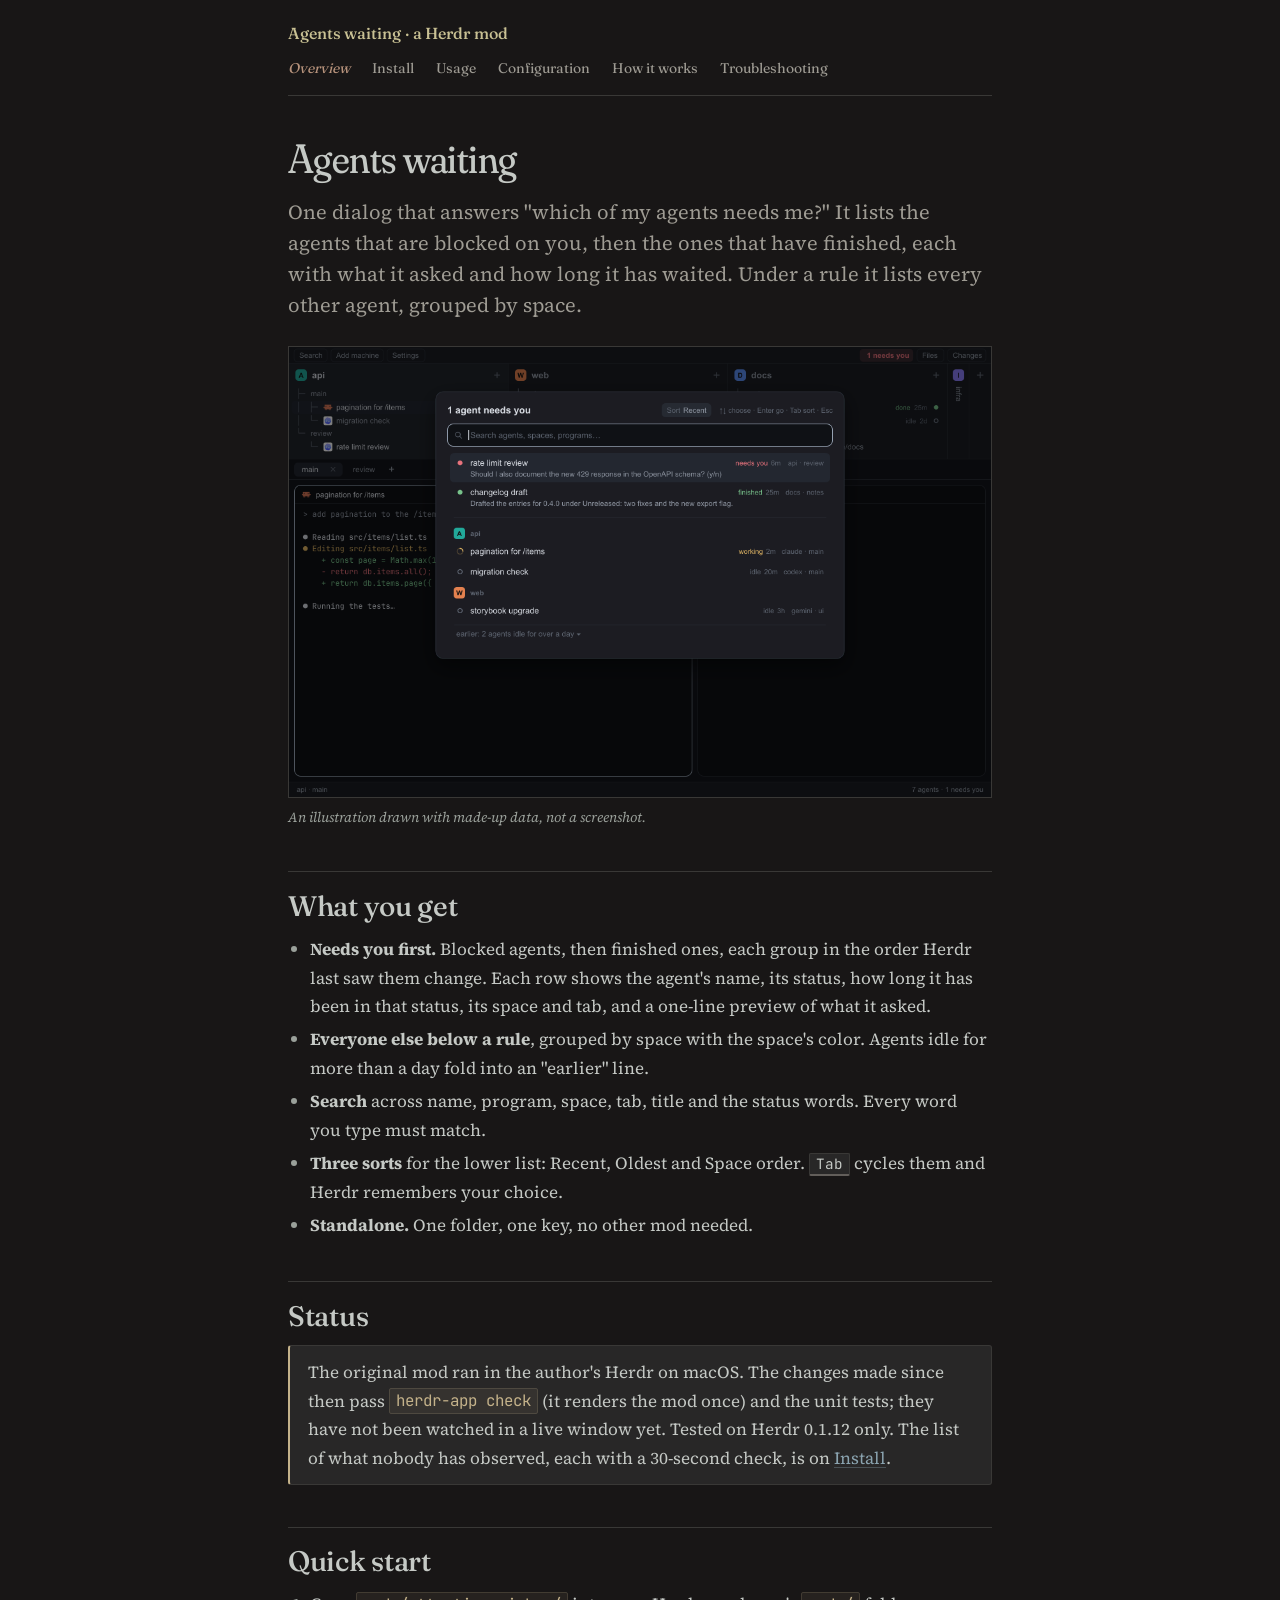
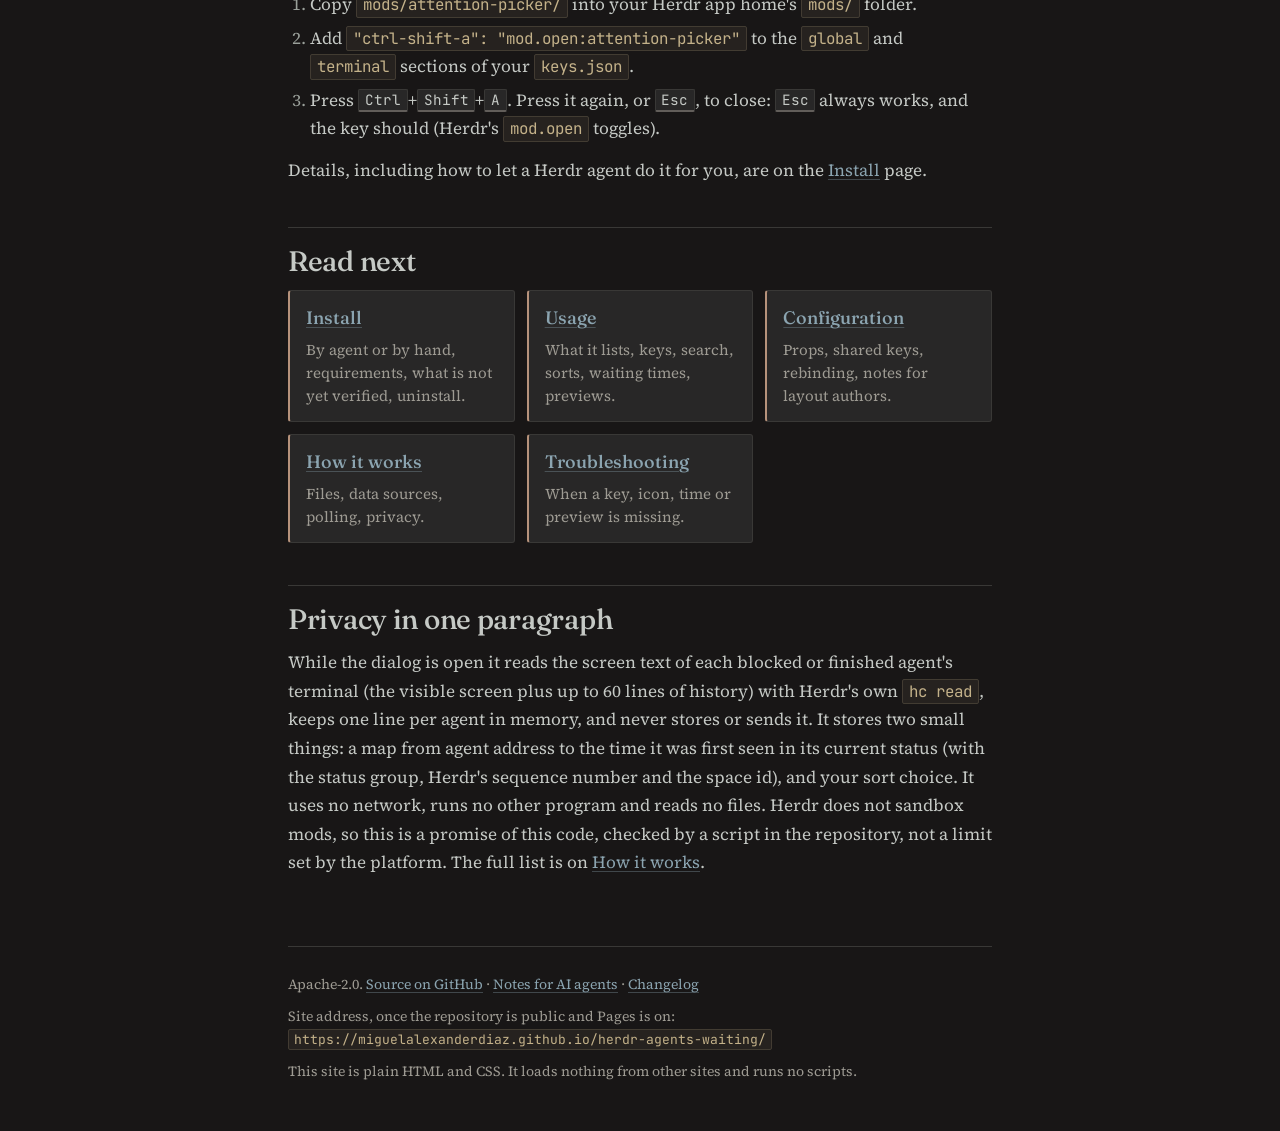
==== commit 1a4861a4: "docs: restyle the documentation site with the Dragon design system (#5) ## What changed  - `docs/sty" ====
--- a/docs/index.html
+++ b/docs/index.html
@@ -21,17 +21,17 @@
 <p class="lead">One dialog that answers "which of my agents needs me?" It lists the agents that are blocked on you, then the ones that have finished, each with what it asked and how long it has waited. Under a rule it lists every other agent, grouped by space.</p>
 
 <figure>
-<img src="assets/preview.png" alt="Illustration of the Agents waiting dialog open over a dimmed Herdr window, with made-up data: a title, the sort control and a search box, one agent that needs you and one that finished with their previews and wait times, a rule, then the other agents grouped under their spaces and the earlier fold." width="1100" height="705">
+<img src="assets/preview.png" alt="Illustration of the Agents waiting dialog: a title, a search box, two agents that need you with their question and wait time, a rule, then agents grouped under space names." width="1100" height="705">
 <figcaption>An illustration drawn with made-up data, not a screenshot.</figcaption>
 </figure>
 
 <h2 id="what">What you get</h2>
-<ul class="features">
-<li><a class="pic" href="assets/features/needs-you.svg"><img src="assets/features/needs-you.svg" alt="Drawing of the top of the dialog, with made-up agents: the title &quot;1 agent needs you&quot;, the sort control, the search box, then one agent that needs you and one that finished, each with its status word, wait time, space and tab, and a one-line preview of what it asked or said." width="672" height="232" loading="lazy"></a><p><strong>Needs you first.</strong> Blocked agents, then finished ones, each group in the order Herdr last saw them change. Each row shows the agent's name, its status, how long it has been in that status, its space and tab, and a one-line preview of what it asked.</p></li>
-<li><a class="pic" href="assets/features/everyone-else.svg"><img src="assets/features/everyone-else.svg" alt="Drawing of the lower part of the dialog, with made-up agents: under the rule, the agents of space api and space web under their colored letter tiles, each with its status, time, program and tab, then the line &quot;earlier: 2 agents idle for over a day&quot;." width="672" height="270" loading="lazy"></a><p><strong>Everyone else below a rule</strong>, grouped by space with the space's color. Agents idle for more than a day fold into an "earlier" line.</p></li>
-<li><a class="pic" href="assets/features/search.svg"><img src="assets/features/search.svg" alt="Drawing of the dialog with &quot;api&quot; typed in the search box, with made-up agents: only the agents that match remain, and the title still counts every agent." width="672" height="308" loading="lazy"></a><p><strong>Search</strong> across name, program, space, tab, title and the status words. Every word you type must match.</p></li>
-<li><a class="pic" href="assets/features/sorts.svg"><img src="assets/features/sorts.svg" alt="Drawing of three crops of the dialog, with made-up agents: the sort control reads Recent, Oldest and Space order in turn, and the same three agents below the rule are listed in a different order in each." width="672" height="692" loading="lazy"></a><p><strong>Three sorts</strong> for the lower list: Recent, Oldest and Space order. <kbd>Tab</kbd> cycles them and Herdr remembers your choice.</p></li>
-<li><a class="pic" href="assets/features/standalone.svg"><img src="assets/features/standalone.svg" alt="Drawing of a terminal, with made-up content: the mod's folder holds six files, and keys.json has the one key, Ctrl+Shift+A, in its global and terminal sections." width="672" height="230" loading="lazy"></a><p><strong>Standalone.</strong> One folder, one key, no other mod needed.</p></li>
+<ul>
+<li><strong>Needs you first.</strong> Blocked agents, then finished ones, each group in the order Herdr last saw them change. Each row shows the agent's name, its status, how long it has been in that status, its space and tab, and a one-line preview of what it asked.</li>
+<li><strong>Everyone else below a rule</strong>, grouped by space with the space's color. Agents idle for more than a day fold into an "earlier" line.</li>
+<li><strong>Search</strong> across name, program, space, tab, title and the status words. Every word you type must match.</li>
+<li><strong>Three sorts</strong> for the lower list: Recent, Oldest and Space order. <kbd>Tab</kbd> cycles them and Herdr remembers your choice.</li>
+<li><strong>Standalone.</strong> One folder, one key, no other mod needed.</li>
 </ul>
 
 <h2 id="status">Status</h2>
--- a/docs/style.css
+++ b/docs/style.css
@@ -197,25 +197,12 @@
 .cards a { font-family: var(--f-display); font-weight: 500; font-size: 18px; }
 .cards p { margin: 0.25rem 0 0; color: var(--fg-dim); font-size: 15px; line-height: 1.55; }
 
-/* "What you get": one card per feature, its picture above its text */
-.features { list-style: none; padding: 0; display: grid; gap: 16px; margin: 1rem 0; }
-.features li {
-  background: var(--bg-raised); border: 1px solid var(--rule); border-left: 2px solid var(--d-orange);
-  border-radius: var(--r-card); padding: 14px 16px 6px; margin: 0;
-  transition: border-left-color var(--dur) var(--ease);
-}
-.features li:hover { border-left-color: var(--d-yellow); }
-.features img { display: block; width: 100%; height: auto; border: 1px solid var(--rule); border-radius: 0; background: var(--d-ink-0); }
-.features p { margin: 0.75rem 0 0.6rem; }
-.features a.pic { display: block; }
-
 /* ---- footer */
 footer.site { padding-top: 18px; padding-bottom: 40px; border-top: 1px solid var(--rule); color: var(--fg-dim); font-size: var(--fs-small); }
 footer.site p { margin: 0.5rem 0; }
 
 @media (max-width: 480px) {
   body { font-size: 16px; }
-  .features li { padding: 10px 10px 4px; }
   .lead { font-size: 18px; }
   nav.site ul { gap: 4px 18px; }
   /* The first column may wrap on a phone so the tables do not need a sideways scroll. */
@@ -226,6 +213,6 @@
   * { scroll-behavior: auto !important; transition: none !important; }
 }
 @media (forced-colors: active) {
-  kbd, .note, .cards li, .features li, pre { border: 1px solid CanvasText; }
+  kbd, .note, .cards li, pre { border: 1px solid CanvasText; }
   nav.site a[aria-current="page"] { text-decoration: underline; }
 }
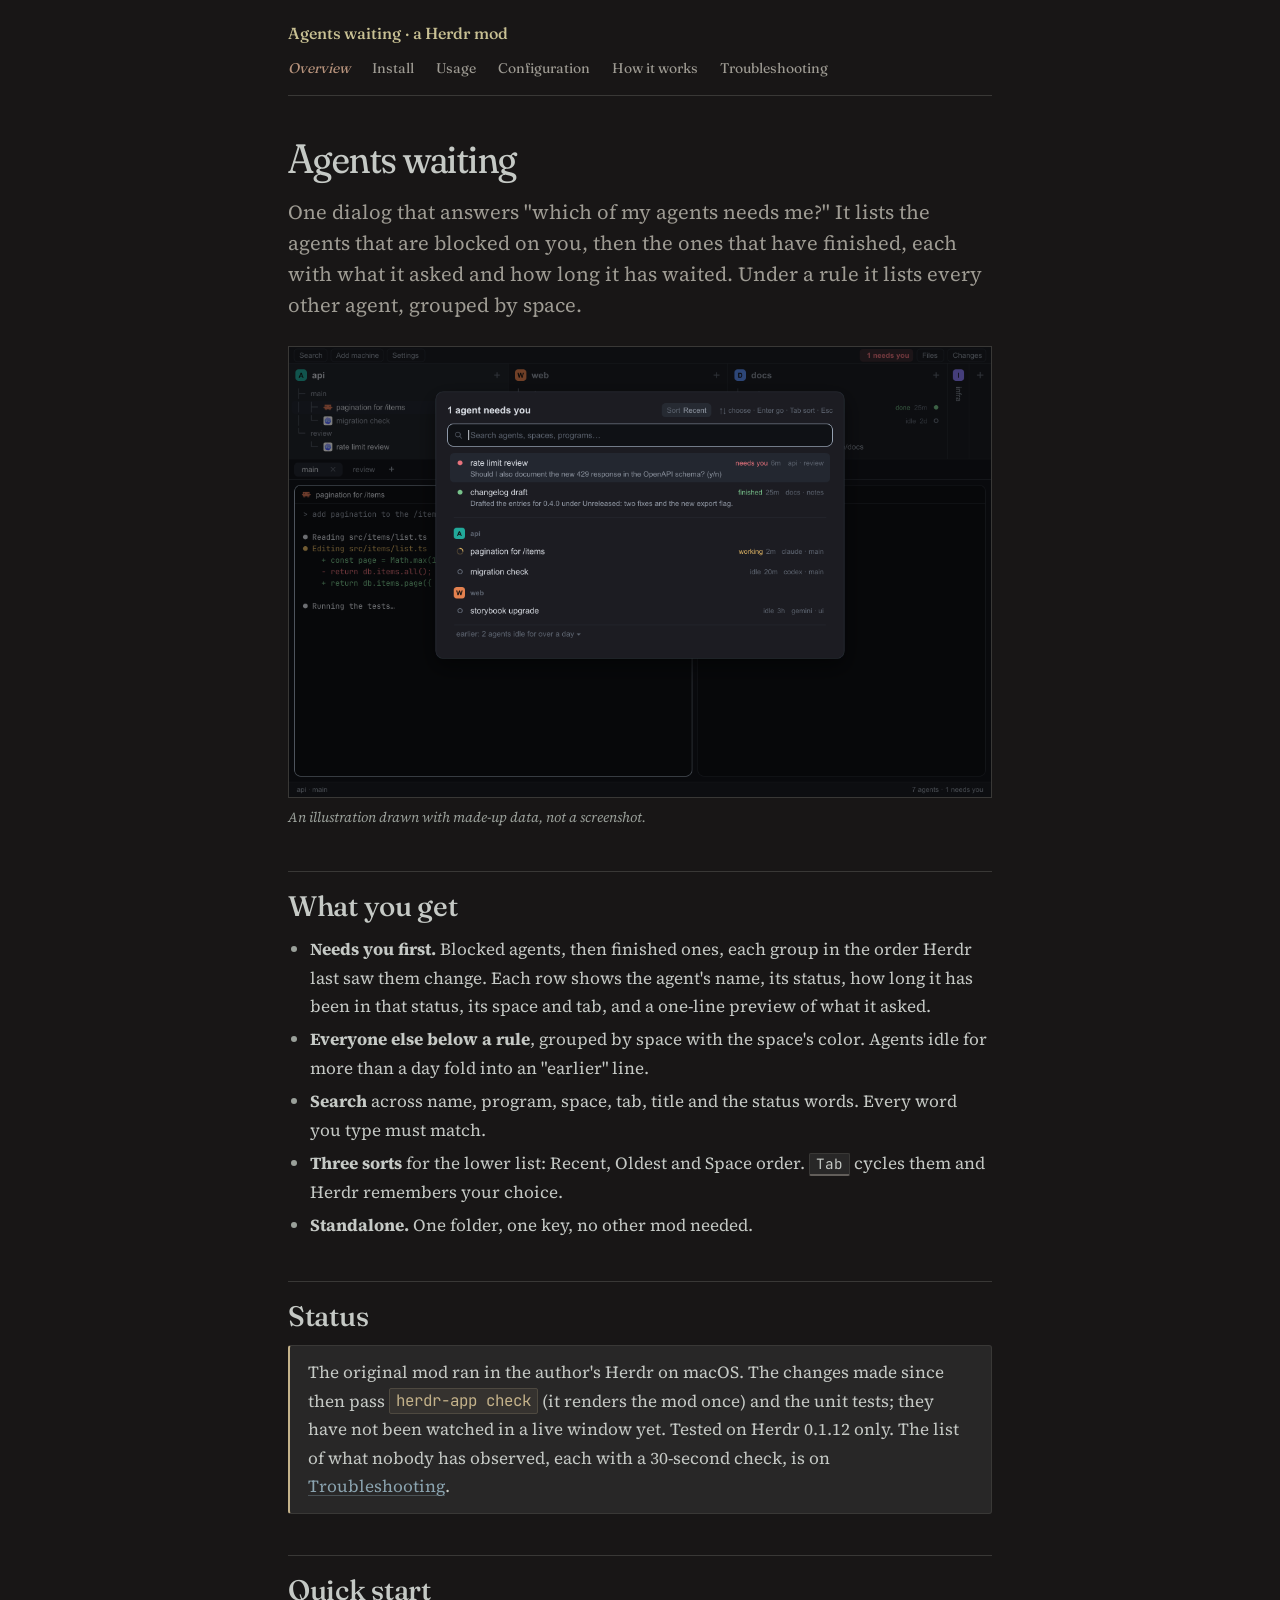
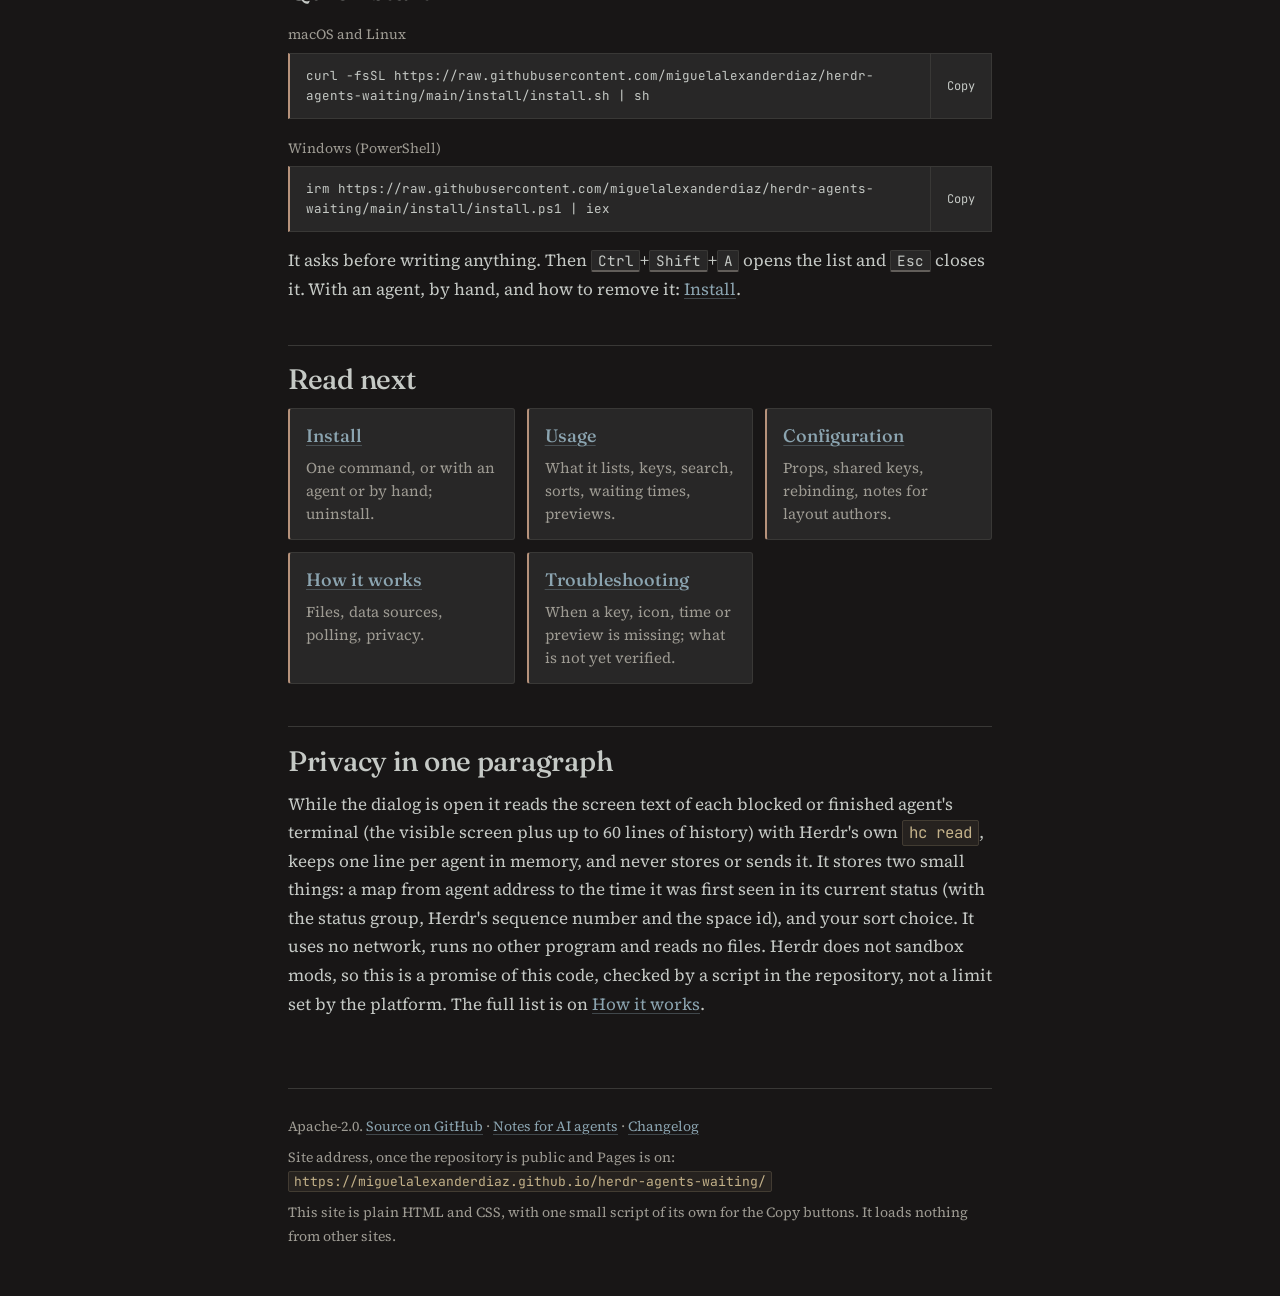
==== commit fe5819ce: "docs: a short install page, the details folded The Install page and the README's Install section now" ====
--- a/docs/index.html
+++ b/docs/index.html
@@ -35,23 +35,22 @@
 </ul>
 
 <h2 id="status">Status</h2>
-<div class="note warn"><p>The original mod ran in the author's Herdr on macOS. The changes made since then pass <code>herdr-app check</code> (it renders the mod once) and the unit tests; they have not been watched in a live window yet. Tested on Herdr 0.1.12 only. The list of what nobody has observed, each with a 30-second check, is on <a href="install.html#verification">Install</a>.</p></div>
+<div class="note warn"><p>The original mod ran in the author's Herdr on macOS. The changes made since then pass <code>herdr-app check</code> (it renders the mod once) and the unit tests; they have not been watched in a live window yet. Tested on Herdr 0.1.12 only. The list of what nobody has observed, each with a 30-second check, is on <a href="troubleshooting.html#verification">Troubleshooting</a>.</p></div>
 
 <h2 id="quick-start">Quick start</h2>
-<ol>
-<li>Copy <code>mods/attention-picker/</code> into your Herdr app home's <code>mods/</code> folder.</li>
-<li>Add <code>"ctrl-shift-a": "mod.open:attention-picker"</code> to the <code>global</code> and <code>terminal</code> sections of your <code>keys.json</code>.</li>
-<li>Press <kbd>Ctrl</kbd>+<kbd>Shift</kbd>+<kbd>A</kbd>. Press it again, or <kbd>Esc</kbd>, to close: <kbd>Esc</kbd> always works, and the key should (Herdr's <code>mod.open</code> toggles).</li>
-</ol>
-<p>Details, including how to let a Herdr agent do it for you, are on the <a href="install.html">Install</a> page.</p>
+<p class="cmd-label">macOS and Linux</p>
+<div class="cell"><pre id="cmd-sh" tabindex="0"><code>curl -fsSL https://raw.githubusercontent.com/miguelalexanderdiaz/herdr-agents-waiting/main/install/install.sh | sh</code></pre><button class="copy" type="button" data-copy="cmd-sh" aria-label="Copy the macOS and Linux command" hidden>Copy</button></div>
+<p class="cmd-label">Windows (PowerShell)</p>
+<div class="cell"><pre id="cmd-ps" tabindex="0"><code>irm https://raw.githubusercontent.com/miguelalexanderdiaz/herdr-agents-waiting/main/install/install.ps1 | iex</code></pre><button class="copy" type="button" data-copy="cmd-ps" aria-label="Copy the Windows command" hidden>Copy</button></div>
+<p>It asks before writing anything. Then <kbd>Ctrl</kbd>+<kbd>Shift</kbd>+<kbd>A</kbd> opens the list and <kbd>Esc</kbd> closes it. With an agent, by hand, and how to remove it: <a href="install.html">Install</a>.</p>
 
 <h2 id="read-next">Read next</h2>
 <ul class="cards">
-<li><a href="install.html">Install</a><p>By agent or by hand, requirements, what is not yet verified, uninstall.</p></li>
+<li><a href="install.html">Install</a><p>One command, or with an agent or by hand; uninstall.</p></li>
 <li><a href="usage.html">Usage</a><p>What it lists, keys, search, sorts, waiting times, previews.</p></li>
 <li><a href="configuration.html">Configuration</a><p>Props, shared keys, rebinding, notes for layout authors.</p></li>
 <li><a href="how-it-works.html">How it works</a><p>Files, data sources, polling, privacy.</p></li>
-<li><a href="troubleshooting.html">Troubleshooting</a><p>When a key, icon, time or preview is missing.</p></li>
+<li><a href="troubleshooting.html">Troubleshooting</a><p>When a key, icon, time or preview is missing; what is not yet verified.</p></li>
 </ul>
 
 <h2 id="privacy">Privacy in one paragraph</h2>
@@ -61,7 +60,8 @@
 <footer class="site">
 <p>Apache-2.0. <a href="https://github.com/miguelalexanderdiaz/herdr-agents-waiting">Source on GitHub</a> &middot; <a href="https://github.com/miguelalexanderdiaz/herdr-agents-waiting/blob/main/AGENTS.md">Notes for AI agents</a> &middot; <a href="https://github.com/miguelalexanderdiaz/herdr-agents-waiting/blob/main/CHANGELOG.md">Changelog</a></p>
 <p>Site address, once the repository is public and Pages is on: <code>https://miguelalexanderdiaz.github.io/herdr-agents-waiting/</code></p>
-<p>This site is plain HTML and CSS. It loads nothing from other sites and runs no scripts.</p>
+<p>This site is plain HTML and CSS, with one small script of its own for the Copy buttons. It loads nothing from other sites.</p>
 </footer>
+<script src="assets/copy.js"></script>
 </body>
 </html>
--- a/docs/style.css
+++ b/docs/style.css
@@ -1,4 +1,5 @@
-/* Agents waiting: documentation site. Plain CSS, no fonts or scripts loaded from elsewhere.
+/* Agents waiting: documentation site. Plain CSS, no fonts or scripts loaded from elsewhere
+   (the one script, assets/copy.js, only shows the Copy buttons).
    Dark only (Kanagawa Dragon palette). The fonts are self-hosted in assets/fonts/ under the
    SIL Open Font License 1.1; see the license files there and NOTICE. */
 
@@ -164,6 +165,45 @@
 }
 pre code { color: inherit; background: none; border: 0; padding: 0; font-size: inherit; overflow-wrap: normal; }
 
+/* ---- the install commands: a code cell with a Copy button (shown by assets/copy.js; hidden without it) */
+.cmd-label { margin: 1.1rem 0 0.4rem; color: var(--fg-dim); font-size: var(--fs-small); }
+.facts { color: var(--fg-dim); font-size: var(--fs-small); }
+.cell {
+  display: flex; align-items: stretch; margin: 0 0 0.85rem;
+  background: var(--bg-raised); border: 1px solid var(--rule); border-left: 2px solid var(--d-orange);
+}
+.cell pre { flex: 1 1 auto; min-width: 0; margin: 0; border: 0; white-space: pre-wrap; overflow-wrap: anywhere; }
+.cell pre code { overflow-wrap: anywhere; }
+.copy {
+  flex: none; padding: 0 1rem; border: 0; border-left: 1px solid var(--rule); border-radius: 0;
+  background: transparent; color: var(--fg); font: 12px/1.4 var(--f-mono); cursor: pointer;
+  transition: color var(--dur-fast) var(--ease);
+}
+.copy[hidden] { display: none; }
+.copy:hover { color: var(--d-orange); }
+.copy:focus-visible { outline-offset: -3px; }
+
+/* ---- folded sections: a quiet row, the summary in the serif at h3 size, a chevron that turns when open */
+details.fold { border-top: 1px solid var(--rule); }
+details.fold:last-of-type { border-bottom: 1px solid var(--rule); }
+details.fold > summary {
+  display: flex; align-items: center; gap: 10px; padding: 14px 0; cursor: pointer; list-style: none;
+  font-family: var(--f-serif); font-size: 18px; font-weight: 600; color: var(--fg); line-height: var(--lh-tight);
+}
+details.fold > summary::-webkit-details-marker { display: none; }
+details.fold > summary::before {
+  content: ""; flex: none; width: 7px; height: 7px; margin: 0 4px 0 2px;
+  border-right: 1.5px solid var(--fg-faint); border-bottom: 1.5px solid var(--fg-faint);
+  transform: rotate(-45deg); transition: transform var(--dur-fast) var(--ease);
+}
+details.fold[open] > summary::before { transform: rotate(45deg); }
+details.fold > summary:hover { color: var(--d-old-white); }
+details.fold > summary:focus-visible { outline: 2px solid var(--d-orange); outline-offset: 3px; }
+details.fold > :not(summary) { margin-left: 24px; }
+details.fold > :last-child { margin-bottom: 1.2rem; }
+details.fold h3 { margin-top: 1.2rem; }
+.folds { margin-top: 2rem; }
+
 /* ---- figure */
 figure { margin: 1.6rem 0; }
 figure img { max-width: 100%; height: auto; border: 1px solid var(--rule); border-radius: 0; display: block; }
@@ -208,6 +248,11 @@
   /* The first column may wrap on a phone so the tables do not need a sideways scroll. */
   th { white-space: normal; }
   td:first-child code, th code { white-space: normal; overflow-wrap: anywhere; }
+  .cell { flex-direction: column; }
+  .copy { border-left: 0; border-top: 1px solid var(--rule); padding: 0.5rem 1rem; text-align: left; }
+  details.fold > :not(summary) { margin-left: 0; }
+  pre.prose { white-space: pre-wrap; overflow-wrap: anywhere; }
+  pre.prose code { overflow-wrap: anywhere; }
 }
 @media (prefers-reduced-motion: reduce) {
   * { scroll-behavior: auto !important; transition: none !important; }
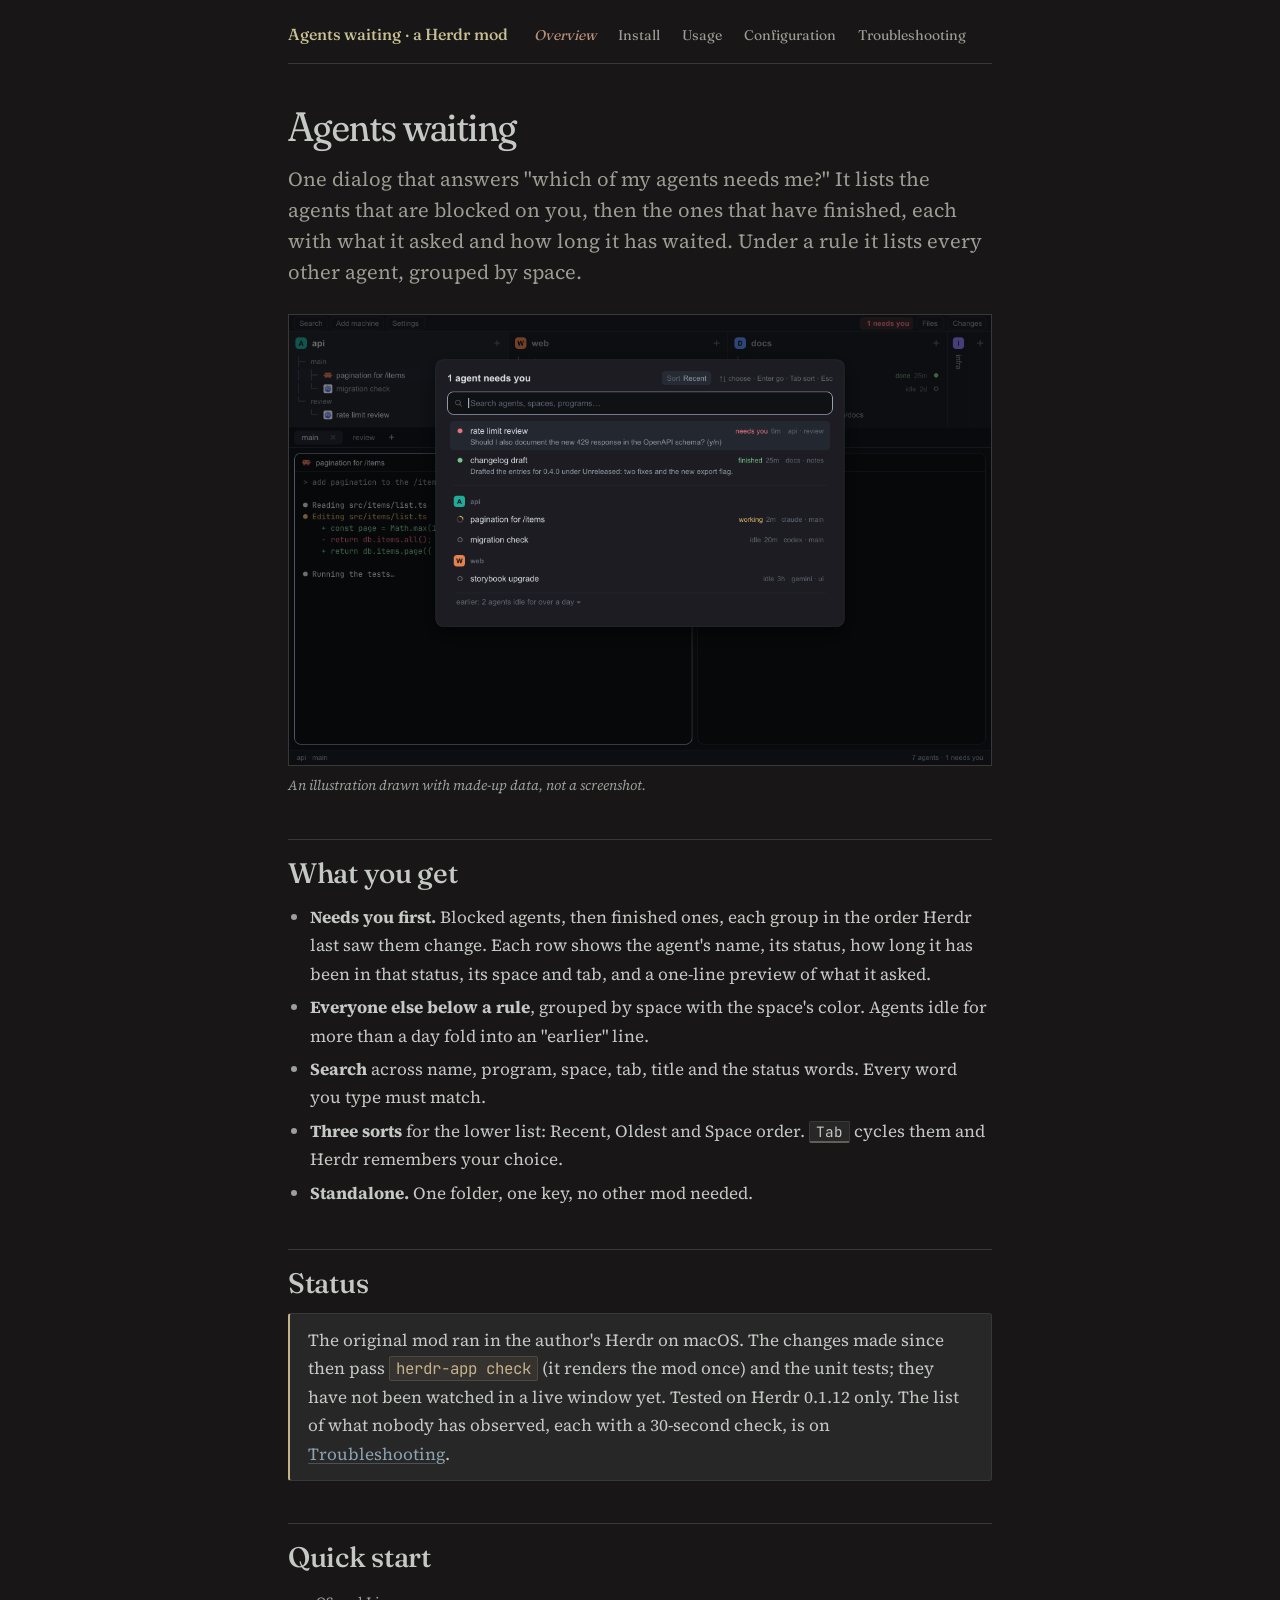
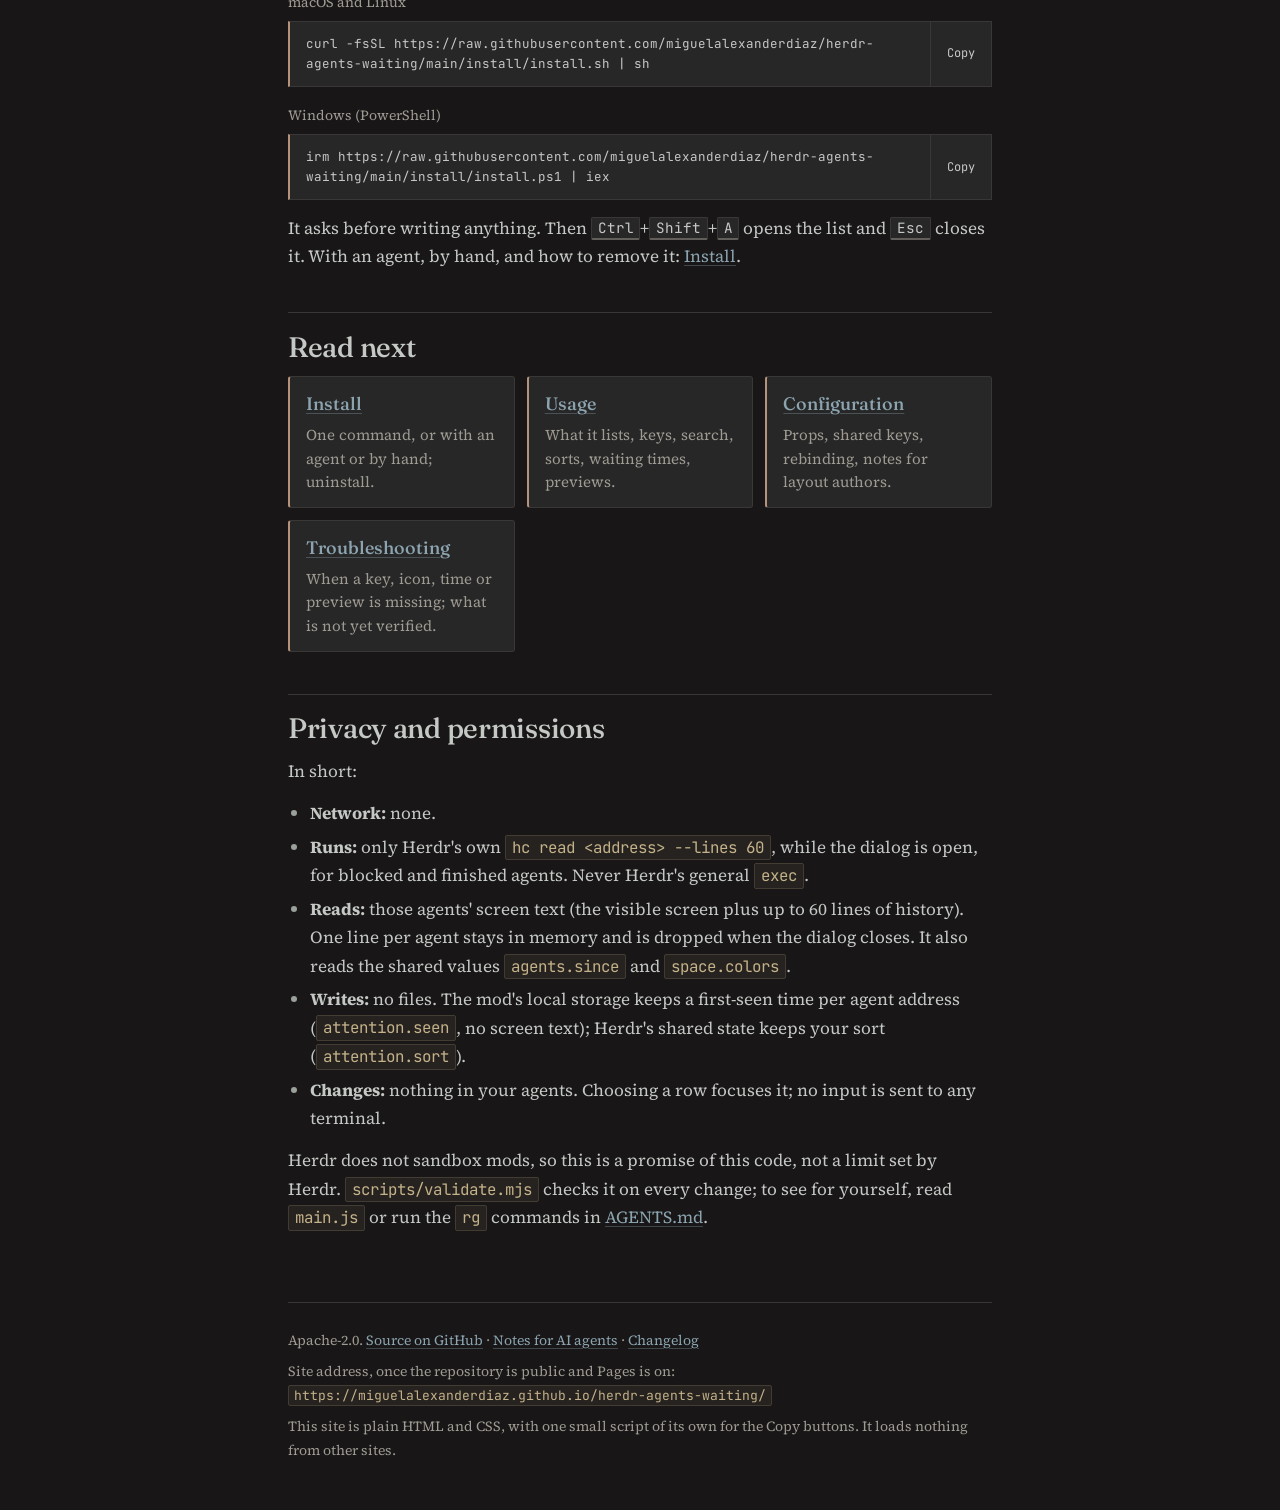
==== commit 75398fe9: "docs: fewer pages, shorter privacy Remove the How it works page. Its maintainer content moves, tight" ====
--- a/docs/index.html
+++ b/docs/index.html
@@ -13,7 +13,7 @@
 <a class="skip" href="#main">Skip to content</a>
 <header class="site">
 <a class="brand" href="index.html">Agents waiting <span aria-hidden="true">&middot;</span> a Herdr mod</a>
-<nav class="site" aria-label="Documentation"><ul><li><a href="index.html" aria-current="page">Overview</a></li><li><a href="install.html">Install</a></li><li><a href="usage.html">Usage</a></li><li><a href="configuration.html">Configuration</a></li><li><a href="how-it-works.html">How it works</a></li><li><a href="troubleshooting.html">Troubleshooting</a></li></ul></nav>
+<nav class="site" aria-label="Documentation"><ul><li><a href="index.html" aria-current="page">Overview</a></li><li><a href="install.html">Install</a></li><li><a href="usage.html">Usage</a></li><li><a href="configuration.html">Configuration</a></li><li><a href="troubleshooting.html">Troubleshooting</a></li></ul></nav>
 </header>
 <main id="main">
 
@@ -49,12 +49,19 @@
 <li><a href="install.html">Install</a><p>One command, or with an agent or by hand; uninstall.</p></li>
 <li><a href="usage.html">Usage</a><p>What it lists, keys, search, sorts, waiting times, previews.</p></li>
 <li><a href="configuration.html">Configuration</a><p>Props, shared keys, rebinding, notes for layout authors.</p></li>
-<li><a href="how-it-works.html">How it works</a><p>Files, data sources, polling, privacy.</p></li>
 <li><a href="troubleshooting.html">Troubleshooting</a><p>When a key, icon, time or preview is missing; what is not yet verified.</p></li>
 </ul>
 
-<h2 id="privacy">Privacy in one paragraph</h2>
-<p>While the dialog is open it reads the screen text of each blocked or finished agent's terminal (the visible screen plus up to 60 lines of history) with Herdr's own <code>hc read</code>, keeps one line per agent in memory, and never stores or sends it. It stores two small things: a map from agent address to the time it was first seen in its current status (with the status group, Herdr's sequence number and the space id), and your sort choice. It uses no network, runs no other program and reads no files. Herdr does not sandbox mods, so this is a promise of this code, checked by a script in the repository, not a limit set by the platform. The full list is on <a href="how-it-works.html#privacy">How it works</a>.</p>
+<h2 id="privacy">Privacy and permissions</h2>
+<p>In short:</p>
+<ul>
+<li><strong>Network:</strong> none.</li>
+<li><strong>Runs:</strong> only Herdr's own <code>hc read &lt;address&gt; --lines 60</code>, while the dialog is open, for blocked and finished agents. Never Herdr's general <code>exec</code>.</li>
+<li><strong>Reads:</strong> those agents' screen text (the visible screen plus up to 60 lines of history). One line per agent stays in memory and is dropped when the dialog closes. It also reads the shared values <code>agents.since</code> and <code>space.colors</code>.</li>
+<li><strong>Writes:</strong> no files. The mod's local storage keeps a first-seen time per agent address (<code>attention.seen</code>, no screen text); Herdr's shared state keeps your sort (<code>attention.sort</code>).</li>
+<li><strong>Changes:</strong> nothing in your agents. Choosing a row focuses it; no input is sent to any terminal.</li>
+</ul>
+<p>Herdr does not sandbox mods, so this is a promise of this code, not a limit set by Herdr. <code>scripts/validate.mjs</code> checks it on every change; to see for yourself, read <code>main.js</code> or run the <code>rg</code> commands in <a href="https://github.com/miguelalexanderdiaz/herdr-agents-waiting/blob/main/AGENTS.md">AGENTS.md</a>.</p>
 
 </main>
 <footer class="site">
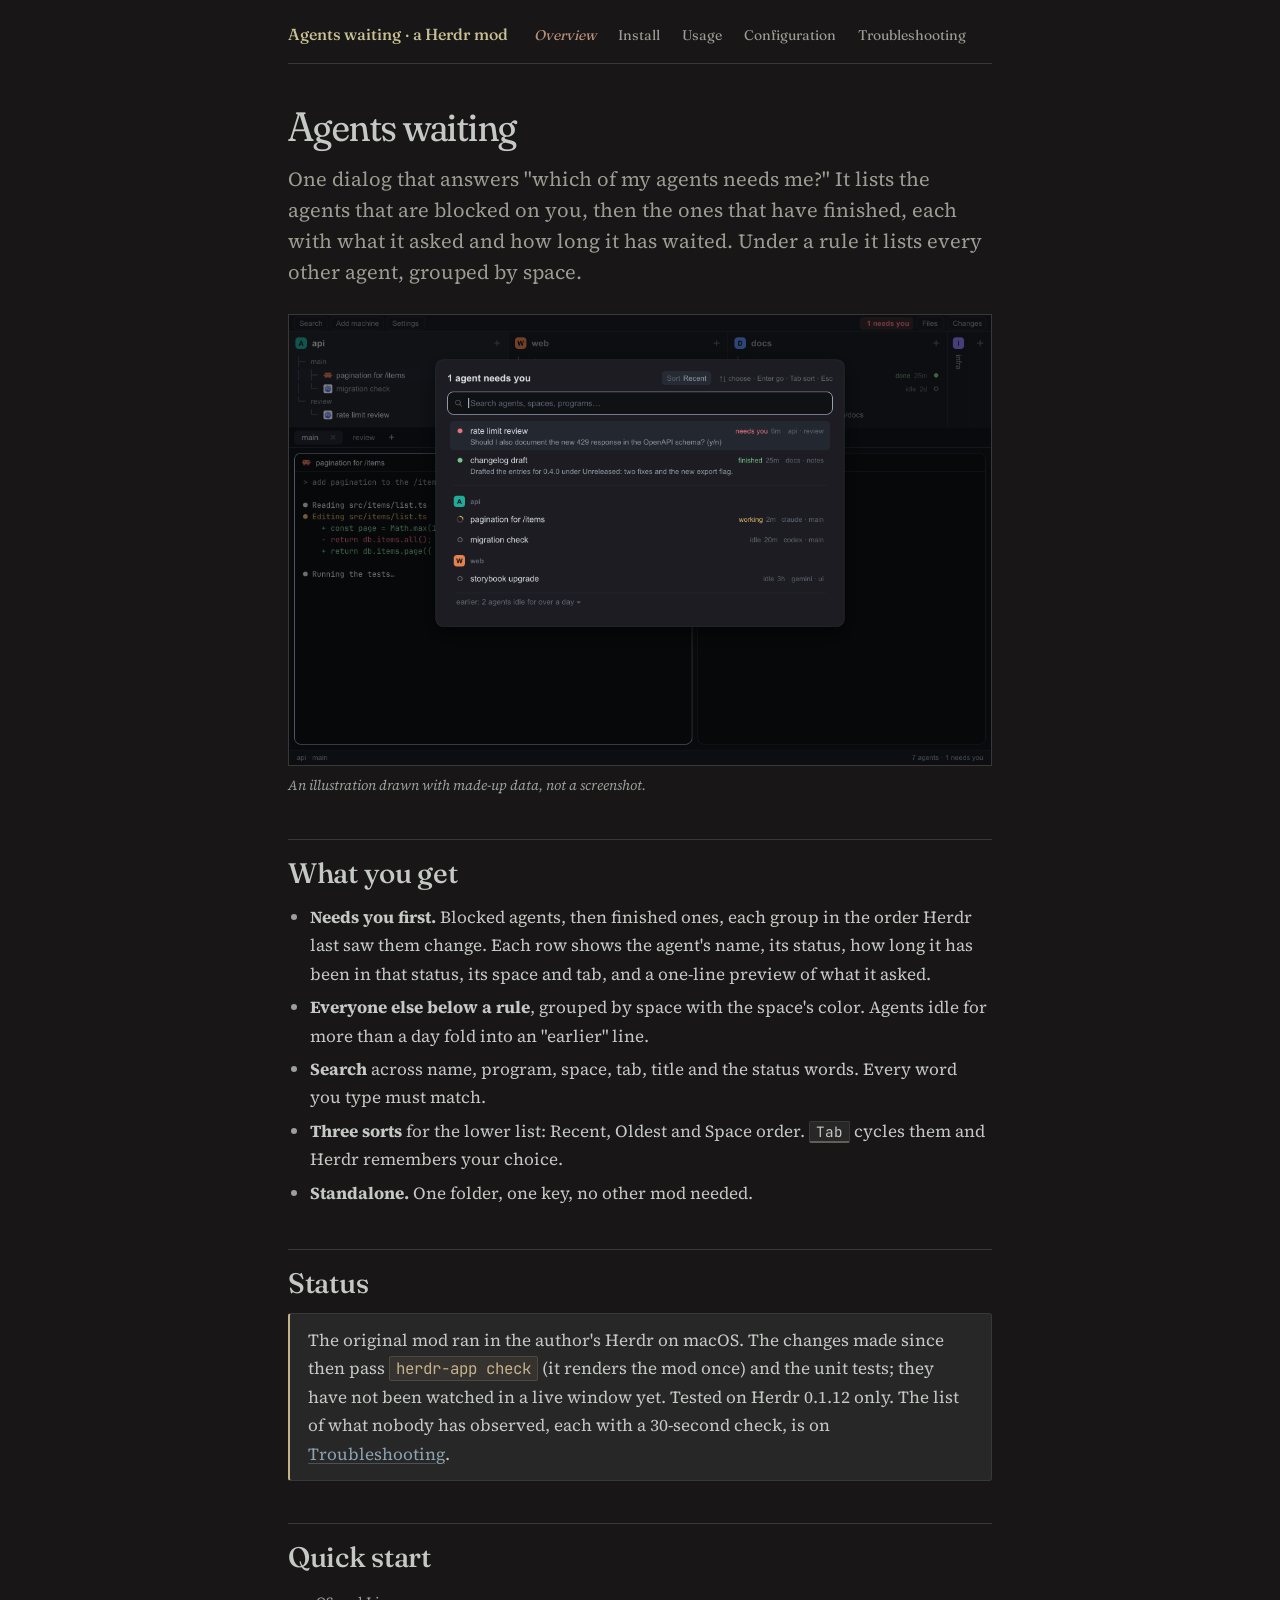
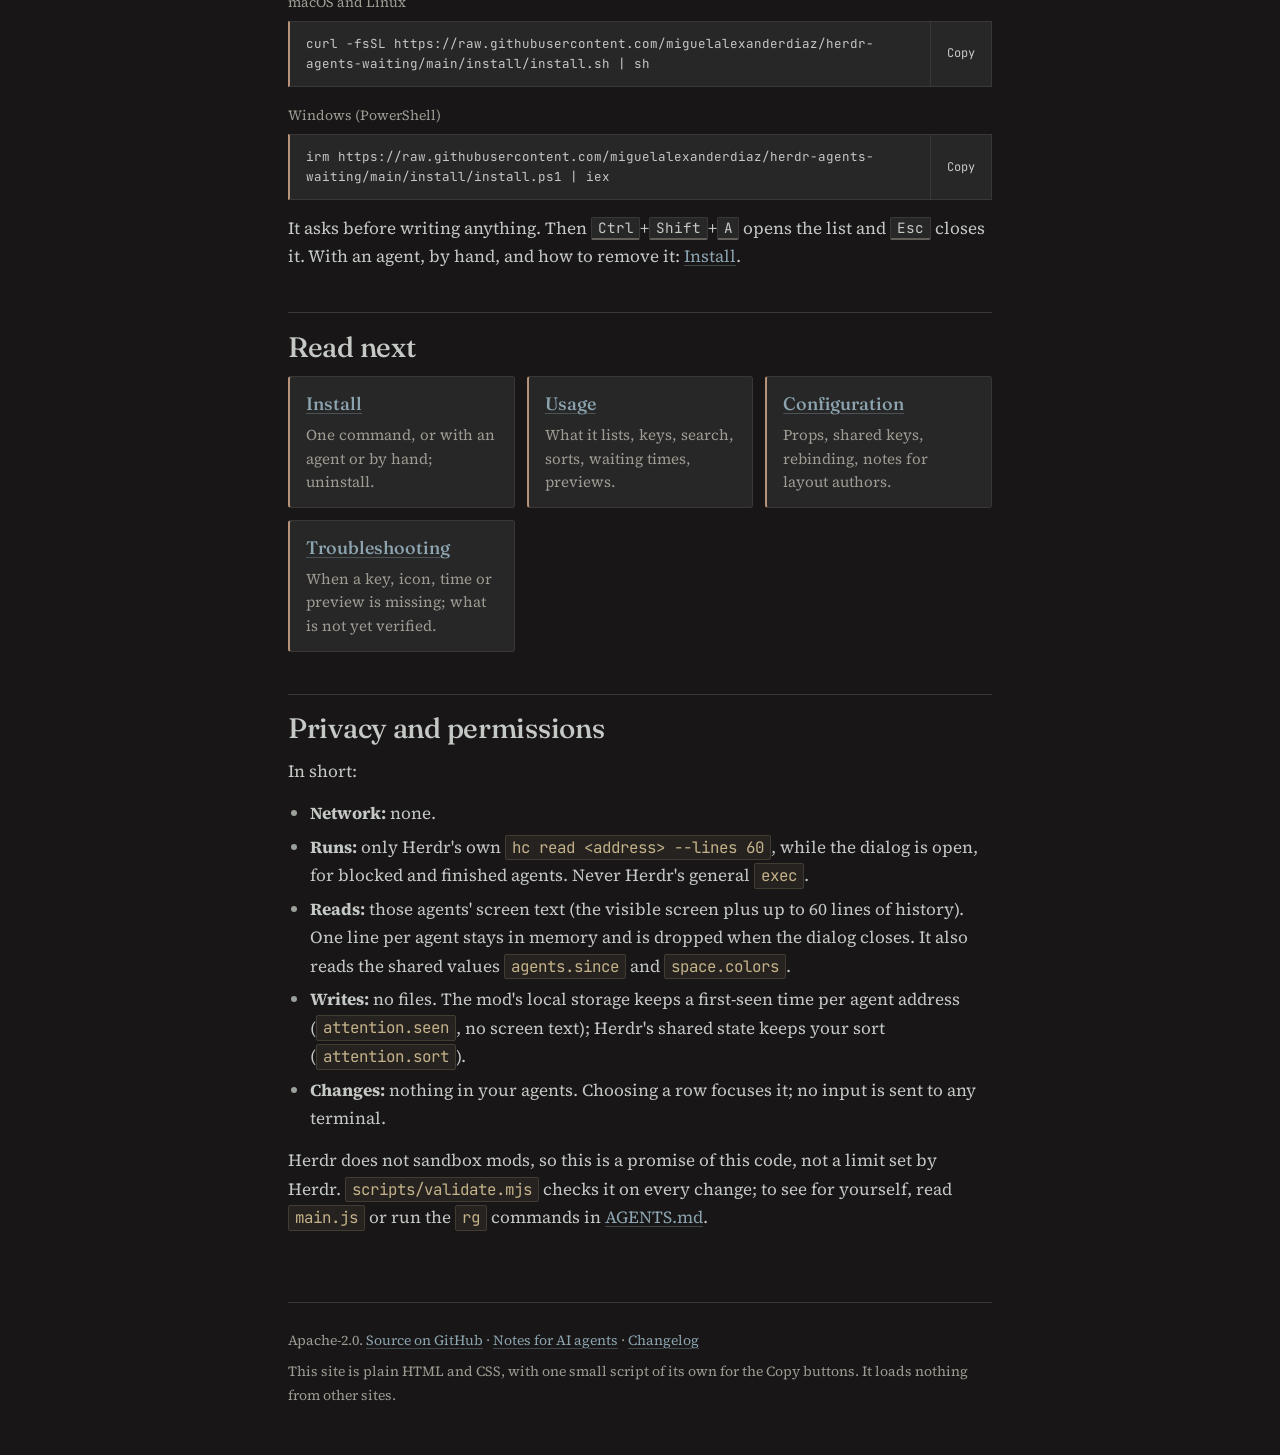
==== commit 1bcb6847: "docs: drop pre-publication wording The repository is public, Pages is live and CI runs: remove the "" ====
--- a/docs/index.html
+++ b/docs/index.html
@@ -66,7 +66,6 @@
 </main>
 <footer class="site">
 <p>Apache-2.0. <a href="https://github.com/miguelalexanderdiaz/herdr-agents-waiting">Source on GitHub</a> &middot; <a href="https://github.com/miguelalexanderdiaz/herdr-agents-waiting/blob/main/AGENTS.md">Notes for AI agents</a> &middot; <a href="https://github.com/miguelalexanderdiaz/herdr-agents-waiting/blob/main/CHANGELOG.md">Changelog</a></p>
-<p>Site address, once the repository is public and Pages is on: <code>https://miguelalexanderdiaz.github.io/herdr-agents-waiting/</code></p>
 <p>This site is plain HTML and CSS, with one small script of its own for the Copy buttons. It loads nothing from other sites.</p>
 </footer>
 <script src="assets/copy.js"></script>
